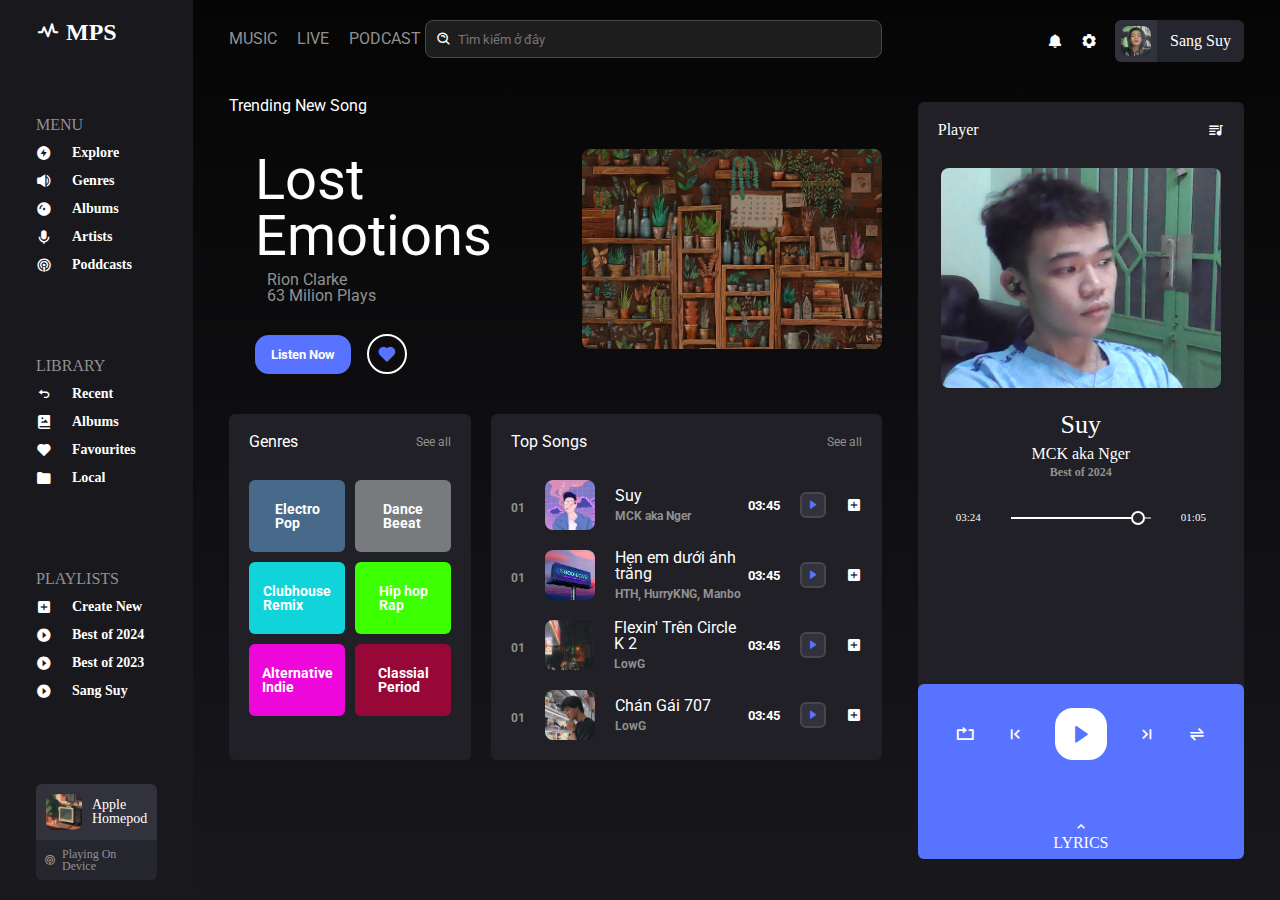
==== index.html @ 3f16b94b "create du an" ====
<!DOCTYPE html>
<html lang="en">
    <head>
        <meta charset="UTF-8" />
        <meta name="viewport" content="width=device-width, initial-scale=1.0" />
        <link
            href="https://unpkg.com/boxicons@2.1.4/css/boxicons.min.css"
            rel="stylesheet"
        />
        <link rel="stylesheet" href="./assets/css/reset.css" />
        <link rel="stylesheet" href="./assets/css/style.css" />
        <title>Music Platform</title>
    </head>
    <body>
        <div class="container">
            <aside class="sidebar">
                <div class="logo">
                    <i class="bx bx-pulse"></i>
                    <a href="#!">MPS</a>
                </div>

                <div class="menu">
                    <h5>Menu</h5>
                    <ul>
                        <li>
                            <i class="bx bxs-bolt-circle"></i>
                            <a href="#!">Explore</a>
                        </li>
                        <li>
                            <i class="bx bxs-volume-full"></i>
                            <a href="#!">Genres</a>
                        </li>
                        <li>
                            <i class="bx bxs-album"></i>
                            <a href="#!">Albums</a>
                        </li>
                        <li>
                            <i class="bx bxs-microphone"></i>
                            <a href="#!">Artists</a>
                        </li>
                        <li>
                            <i class="bx bx-podcast"></i>
                            <a href="#!">Poddcasts</a>
                        </li>
                    </ul>
                </div>

                <div class="menu">
                    <h5>Library</h5>
                    <ul>
                        <li>
                            <i class="bx bx-undo"></i>
                            <a href="#!">Recent</a>
                        </li>
                        <li>
                            <i class="bx bxs-photo-album"></i>
                            <a href="#!">Albums</a>
                        </li>
                        <li>
                            <i class="bx bxs-heart"></i>
                            <a href="#!">Favourites</a>
                        </li>
                        <li>
                            <i class="bx bxs-folder"></i>
                            <a href="#!">Local</a>
                        </li>
                    </ul>
                </div>

                <div class="menu">
                    <h5>Playlists</h5>
                    <ul>
                        <li>
                            <i class="bx bxs-plus-square"></i>
                            <a href="#!">Create New</a>
                        </li>
                        <li>
                            <i class="bx bxs-caret-right-circle"></i>
                            <a href="#!">Best of 2024</a>
                        </li>
                        <li>
                            <i class="bx bxs-caret-right-circle"></i>
                            <a href="#!">Best of 2023</a>
                        </li>
                        <li>
                            <i class="bx bxs-caret-right-circle"></i>
                            <a href="#!">Sang Suy</a>
                        </li>
                    </ul>
                </div>

                <div class="playing">
                    <div class="top">
                        <img src="./assets/images/current.jpg" />
                        <h4>Apple<br />Homepod</h4>
                    </div>
                    <div class="bottom">
                        <i class="bx bx-podcast"></i>
                        <p>Playing On Device</p>
                    </div>
                </div>
            </aside>

            <main>
                <header>
                    <div class="nav-links">
                        <a href="#!">Music</a>
                        <a href="#!">Live</a>
                        <a href="#!">Podcast</a>
                    </div>

                    <div class="search">
                        <i class="bx bx-search-alt"></i>
                        <input type="text" placeholder="Tìm kiếm ở đây" />
                    </div>
                </header>

                <div class="trending">
                    <div class="left">
                        <h5>Trending New Song</h5>
                        <div class="info">
                            <h2>Lost Emotions</h2>
                            <h4>Rion Clarke</h4>
                            <h5>63 Milion Plays</h5>
                            <div class="buttons">
                                <button>Listen Now</button>
                                <i class="bx bxs-heart"></i>
                            </div>
                        </div>
                    </div>

                    <img src="./assets/images/trend.jpg" alt="" />
                </div>

                <div class="playlist">
                    <div class="genres">
                        <div class="header">
                            <h5>Genres</h5>
                            <a href="#!">See all</a>
                        </div>

                        <div class="items">
                            <div class="item">
                                <p>Electro<br />Pop</p>
                            </div>
                            <div class="item">
                                <p>Dance<br />Beeat</p>
                            </div>
                            <div class="item">
                                <p>Clubhouse<br />Remix</p>
                            </div>
                            <div class="item">
                                <p>Hip hop<br />Rap</p>
                            </div>
                            <div class="item">
                                <p>Alternative<br />Indie</p>
                            </div>
                            <div class="item">
                                <p>Classial<br />Period</p>
                            </div>
                        </div>
                    </div>

                    <div class="music-list">
                        <div class="header">
                            <h5>Top Songs</h5>
                            <a href="#!">See all</a>
                        </div>

                        <div class="items">
                            <div class="item">
                                <div class="info">
                                    <p>01</p>
                                    <img src="./assets/images/song-2.png" />
                                    <div class="details">
                                        <h5>Suy</h5>
                                        <p>MCK aka Nger</p>
                                    </div>
                                </div>

                                <div class="actions">
                                    <p>03:45</p>
                                    <div class="icon">
                                        <i class="bx bxs-right-arrow"></i>
                                    </div>
                                    <i class="bx bxs-plus-square"></i>
                                </div>
                            </div>

                            <div class="item">
                                <div class="info">
                                    <p>01</p>
                                    <img src="./assets/images/song-1.png" />
                                    <div class="details">
                                        <h5>Hẹn em dưới ánh trăng</h5>
                                        <p>HTH, HurryKNG, Manbo</p>
                                    </div>
                                </div>

                                <div class="actions">
                                    <p>03:45</p>
                                    <div class="icon">
                                        <i class="bx bxs-right-arrow"></i>
                                    </div>
                                    <i class="bx bxs-plus-square"></i>
                                </div>
                            </div>

                            <div class="item">
                                <div class="info">
                                    <p>01</p>
                                    <img src="./assets/images/song-3.png" />
                                    <div class="details">
                                        <h5>Flexin' Trên Circle K 2</h5>
                                        <p>LowG</p>
                                    </div>
                                </div>

                                <div class="actions">
                                    <p>03:45</p>
                                    <div class="icon">
                                        <i class="bx bxs-right-arrow"></i>
                                    </div>
                                    <i class="bx bxs-plus-square"></i>
                                </div>
                            </div>

                            <div class="item">
                                <div class="info">
                                    <p>01</p>
                                    <img src="./assets/images/song-4.png" />
                                    <div class="details">
                                        <h5>Chán Gái 707</h5>
                                        <p>LowG</p>
                                    </div>
                                </div>

                                <div class="actions">
                                    <p>03:45</p>
                                    <div class="icon">
                                        <i class="bx bxs-right-arrow"></i>
                                    </div>
                                    <i class="bx bxs-plus-square"></i>
                                </div>
                            </div>
                        </div>
                    </div>
                </div>
            </main>

            <div class="right-section">
                <div class="profile">
                    <i class="bx bxs-bell"></i>
                    <i class="bx bxs-cog"></i>
                    <div class="user">
                        <div class="left">
                            <img src="./assets/images/profile.PNG" alt="" />
                        </div>
                        <div class="right">
                            <h5>Sang Suy</h5>
                        </div>
                    </div>
                </div>

                <div class="music-player">
                    <div class="top-section">
                        <div class="header">
                            <h5>Player</h5>
                            <i class="bx bxs-playlist"></i>
                        </div>
                        <div class="song-info">
                            <img src="./assets/images/player.png" alt="" />
                            <div class="description">
                                <h3>Suy</h3>
                                <h5>MCK aka Nger</h5>
                                <p>Best of 2024</p>
                            </div>
                            <div class="progress">
                                <p>03:24</p>
                                <div class="active-line"></div>
                                <div class="deactive-line"></div>
                                <p>01:05</p>
                            </div>
                        </div>
                    </div>

                    <div class="player-actions">
                        <div class="buttons">
                            <i class="bx bx-repeat"></i>
                            <i class="bx bx-first-page"></i>
                            <i class="bx bxs-right-arrow play-button"></i>
                            <i class="bx bx-last-page"></i>
                            <i class="bx bx-transfer-alt"></i>
                        </div>
                        <div class="lyrics">
                            <i class="bx bx-chevron-up"></i>
                            <h5>LYRICS</h5>
                        </div>
                    </div>
                </div>
            </div>
        </div>

        <script src="./assets/js/script.js"></script>
    </body>
</html>
---- assets/css/style.css ----
@import url("https://fonts.googleapis.com/css2?family=Roboto:ital,wght@0,100;0,300;0,400;0,500;0,700;0,900;1,100;1,300;1,400;1,500;1,700;1,900&display=swap");

/* common */

* {
    padding: 0;
    margin: 0;
    box-sizing: border-box;
    font-family: "Roboto", sans-serif;
}

a {
    text-decoration: none;
    color: #fff;
}

i {
    color: #fff;
    cursor: pointer;
}

img {
    object-fit: cover;
    object-position: center;
    border-radius: 8px;
}

html,
body {
    background: linear-gradient(#050505, #18181d);
    height: 100vh;
}

/* end common */

.container {
    width: 100%;
    display: grid;
    grid-template-columns: 1fr 4fr 2fr;
    background: linear-gradient(#050505, #18181d);
}

.container .sidebar {
    height: 100vh;
    background-color: #18181d;
    padding: 20px 36px;
    display: flex;
    flex-direction: column;
    justify-content: space-between;
    z-index: 10000;
    transition: all 0.6s ease;
}

.container .sidebar .logo {
    display: flex;
    align-items: center;
    gap: 6px;
    font-size: 24px;
}

.container .sidebar.logo > i {
    font-size: 32px;
    transition: all 0.3s ease;
}

.container .sidebar .logo a {
    font-weight: bold;
    transition: all 0.3s ease;
}

.container .sidebar .logo:hover a,
.container .sidebar .logo:hover i,
.container .sidebar .menu ul li:hover a,
.container .sidebar .menu ul li:hover i,
.container main header .nav-links a:hover {
    color: #5773ff;
}

.container .sidebar .menu h5 {
    color: #919191;
    margin-bottom: 12px;
    text-transform: uppercase;
}

.container .sidebar .menu ul {
    list-style: none;
}

.container .sidebar .menu ul li {
    margin-bottom: 12px;
    display: flex;
    align-items: center;
    gap: 20px;
    cursor: pointer;
}

.container .sidebar .menu ul li a {
    font-size: 14px;
    font-weight: bold;
    transition: all 0.3s ease;
}

.container .sidebar .playing .top {
    background-color: #32323d;
    border-radius: 6px 6px 0 0;
    padding: 10px;
    display: flex;
    align-items: center;
    gap: 10px;
    color: #fff;
    font-size: 14px;
}

.container .sidebar .playing .top img {
    width: 36px;
    height: 36px;
}

.container .sidebar .playing .bottom {
    background-color: #25252d;
    border-radius: 0 0 6px 6px;
    padding: 8px;
    display: flex;
    align-items: center;
    justify-content: center;
    gap: 6px;
    font-size: 12px;
}

.container .sidebar .playing .bottom i,
.container .sidebar .playing .bottom p {
    color: #919191;
}

.container main {
    padding: 20px 36px;
}

.container main header {
    display: flex;
    align-items: center;
    justify-content: space-between;
}

.container main header .nav-links {
    display: flex;
    align-items: center;
    gap: 20px;
}

.container main header .nav-links a {
    text-transform: uppercase;
    color: #919191;
    transition: all 0.3s ease;
}

.container main header .search {
    display: flex;
    align-items: center;
    gap: 6px;
    width: 70%;
    background-color: #1d1d1d;
    border: 1px solid #464748;
    padding: 10px;
    border-radius: 8px;
}

.container main header .search input {
    width: 100%;
    background-color: transparent;
    border: none;
    outline: none;
    color: #fff;
}

.container main .trending {
    margin-top: 40px;
    display: flex;
    align-items: center;
    justify-content: space-between;
    color: #fff;
}

.container main .trending .left .info {
    margin-top: 12px;
    padding: 26px;
}

.container main .trending .left .info h2 {
    font-size: 56px;
    margin-bottom: 8px;
}

.container main .trending .left .info h4,
.container main .trending .left .info h5 {
    margin-left: 12px;
    color: #919191;
}

.container main .trending .left .info .buttons {
    margin-top: 30px;
    display: flex;
    align-items: center;
    gap: 16px;
}

.container main .trending .left .info .buttons button {
    padding: 12px 16px;
    background-color: #5773ff;
    border: none;
    border-radius: 14px;
    color: #fff;
    font-weight: bold;
    cursor: pointer;
}

.container main .trending .left .info .buttons i {
    color: #5773ff;
    font-size: 20px;
    border: 2px solid #fff;
    padding: 8px;
    border-radius: 50%;
}

.container main .trending img {
    width: 300px;
    height: 200px;
}

.container main .playlist {
    margin-top: 14px;
    display: flex;
    gap: 20px;
}

.container main .playlist .genres {
    color: #fff;
    background-color: #202026;
    padding: 20px;
    border-radius: 6px;
    width: 40%;
}

.container main .playlist .genres .header,
.container main .playlist .music-list .header {
    display: flex;
    align-items: center;
    justify-content: space-between;
    margin-bottom: 30px;
}

.container main .playlist .genres .header a,
.container main .playlist .music-list .header a {
    color: #919191;
    font-size: 12px;
}

.container main .playlist .genres .items {
    display: grid;
    grid-template-columns: 1fr 1fr;
    gap: 10px;
}

.container main .playlist .genres .items .item {
    padding: 22px 10px;
    display: flex;
    align-items: center;
    justify-content: center;
    border-radius: 6px;
    cursor: pointer;
}

.container main .playlist .genres .items .item p {
    font-size: 14px;
    font-weight: bold;
}

.container main .playlist .genres .items .item:nth-child(1) {
    background-color: #476a8a;
}

.container main .playlist .genres .items .item:nth-child(2) {
    background-color: #787b7e;
}

.container main .playlist .genres .items .item:nth-child(3) {
    background-color: #11d3da;
}

.container main .playlist .genres .items .item:nth-child(4) {
    background-color: #3cff00;
}

.container main .playlist .genres .items .item:nth-child(5) {
    background-color: #ee07db;
}

.container main .playlist .genres .items .item:nth-child(6) {
    background-color: #970838;
}

.container main .playlist .music-list {
    background-color: #202026;
    padding: 20px;
    color: #fff;
    border-radius: 6px;
    width: 65%;
}

.container main .playlist .music-list .items .item {
    display: flex;
    align-items: center;
    justify-content: space-between;
    margin-bottom: 20px;
}

.container main .playlist .music-list .items .item:last-child {
    margin-bottom: 0;
}

.container main .playlist .music-list .items .item .info,
.container main .playlist .music-list .items .item .actions {
    display: flex;
    align-items: center;
    gap: 20px;
}

.container main .playlist .music-list .items .item .info p {
    color: #919191;
    font-size: 12px;
    font-weight: bold;
    margin-top: 6px;
}

.container main .playlist .music-list .items .item .info img {
    width: 50px;
    height: 50px;
}

.container main .playlist .music-list .items .item .actions p {
    font-size: 13px;
    font-weight: bold;
}

.container main .playlist .music-list .items .item .action i {
    color: #919191;
}

.container main .playlist .music-list .items .item .actions .icon {
    display: flex;
    align-items: center;
    justify-content: center;
    background-color: #32323d;
    padding: 6px;
    border: 2px solid #464748;
    border-radius: 6px;
}

.container main .playlist .music-list .items .item .actions .icon i {
    font-size: 10px;
    color: #5773ff;
}

.container .right-section {
    padding: 20px 36px 20px 0;
}

.container .right-section .profile {
    display: flex;
    align-items: center;
    justify-content: flex-end;
    gap: 18px;
    margin-bottom: 40px;
}

.container .right-section .profile .user {
    display: flex;
}

.container .right-section .profile .user .left {
    display: flex;
    align-items: center;
    background-color: #32323d;
    padding: 6px;
    border-radius: 6px 0 0 6px;
}

.container .right-section .profile .user .left img {
    width: 30px;
    height: 30px;
}

.container .right-section .profile .user .right {
    background-color: #25252d;
    border-radius: 0 6px 6px 0;
    padding: 13px;
    color: #fff;
}

.container .right-section .music-player {
    color: #fff;
    background-color: #202026;
    height: 88%;
    border-radius: 6px;
    display: flex;
    flex-direction: column;
}

.container .right-section .music-player .top-section {
    padding: 20px;
    height: 86%;
}

.container .right-section .music-player .header {
    display: flex;
    align-items: center;
    justify-content: space-between;
    margin-bottom: 30px;
}

.container .right-section .music-player .song-info {
    display: flex;
    flex-direction: column;
    align-items: center;
    gap: 24px;
    text-align: center;
}

.container .right-section .music-player .song-info .progress {
    display: flex;
    align-items: center;
    margin: 10px 0;
}

.container .right-section .music-player .song-info .progress p {
    font-size: 11px;
}

.container .right-section .music-player .song-info .progress .active-line {
    position: relative;
    width: 120px;
    height: 2px;
    background-color: #fff;
    margin-left: 30px;
}

.container .right-section .music-player .song-info .progress .deactive-line {
    width: 20px;
    height: 2px;
    background-color: #919191;
    margin-right: 30px;
}

.container
    .right-section
    .music-player
    .song-info
    .progress
    .active-line::before {
    content: "";
    background-color: #25252d;
    height: 10px;
    width: 10px;
    border: 2px solid #fff;
    position: absolute;
    top: -6px;
    left: 120px;
    border-radius: 50%;
}

.container .right-section .music-player .song-info img {
    width: 280px;
    height: 220px;
}

.container .right-section .music-player .description h3 {
    font-size: 26px;
    font-weight: 500;
    margin-bottom: 8px;
}

.container .right-section .music-player .description h5 {
    font-size: 16px;
    margin-bottom: 4px;
}

.container .right-section .music-player .description p {
    color: #919191;
    font-size: 12px;
    font-weight: bold;
}

.container .right-section .music-player .player-actions {
    background-color: #5773ff;
    height: 26%;
    border-radius: 6px;
    display: flex;
    flex-direction: column;
    align-items: center;
    position: relative;
}

.container .right-section .music-player .player-actions .buttons {
    display: flex;
    align-items: center;
    gap: 30px;
    margin-top: 24px;
}

.container .right-section .music-player .player-actions .buttons i {
    font-size: 20px;
}

.container .right-section .music-player .player-actions .play-button {
    padding: 16px;
    background-color: #fff;
    color: #5773ff;
    border-radius: 18px;
}

.container .right-section .music-player .player-actions .lyrics {
    display: flex;
    flex-direction: column;
    align-items: center;
    position: absolute;
    bottom: 8px;
}
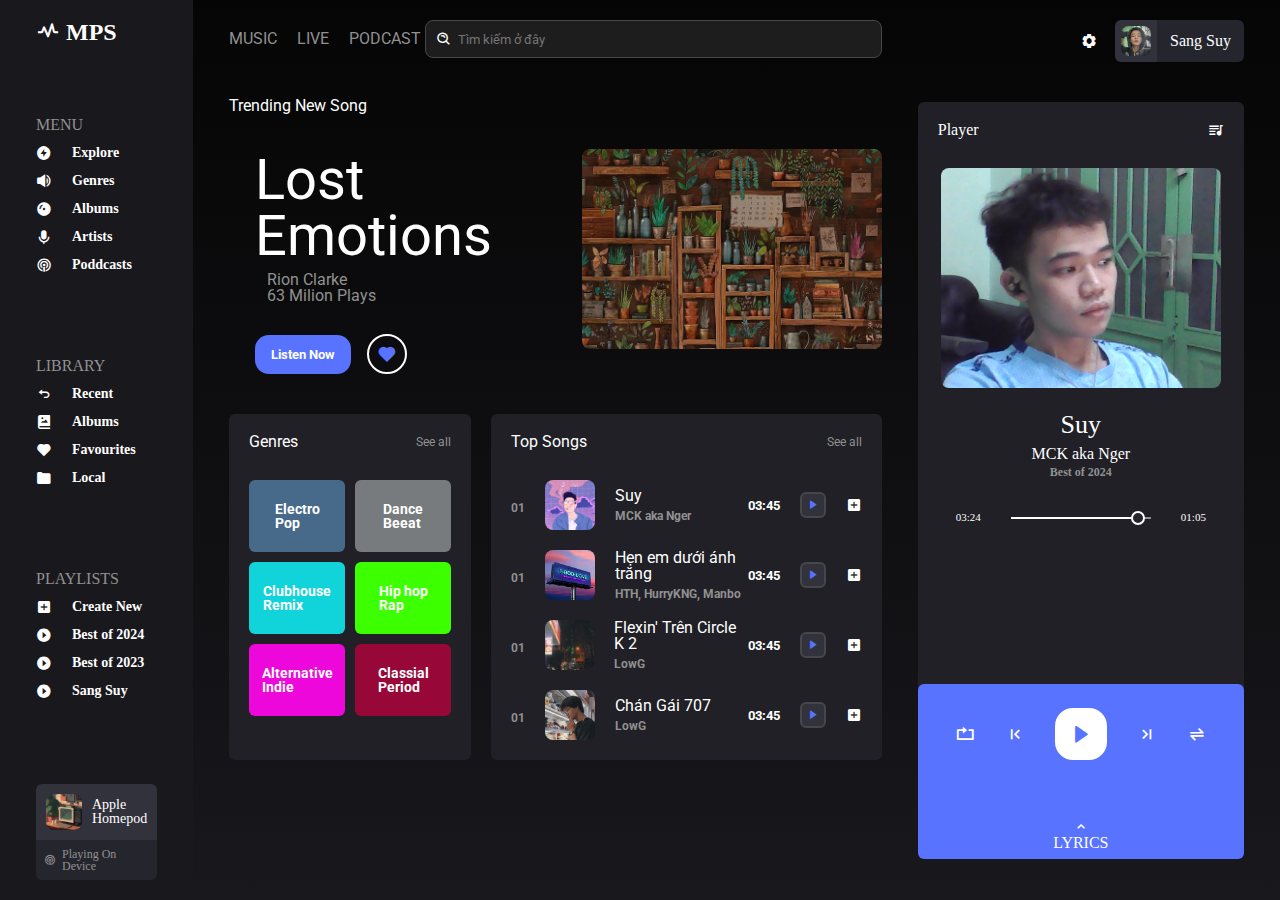
==== commit 92e3ef9d: "xoa chuong" ====
--- a/index.html
+++ b/index.html
@@ -1,306 +1,305 @@
 <!DOCTYPE html>
 <html lang="en">
-    <head>
-        <meta charset="UTF-8" />
-        <meta name="viewport" content="width=device-width, initial-scale=1.0" />
-        <link
-            href="https://unpkg.com/boxicons@2.1.4/css/boxicons.min.css"
-            rel="stylesheet"
-        />
-        <link rel="stylesheet" href="./assets/css/reset.css" />
-        <link rel="stylesheet" href="./assets/css/style.css" />
-        <title>Music Platform</title>
-    </head>
-    <body>
-        <div class="container">
-            <aside class="sidebar">
-                <div class="logo">
-                    <i class="bx bx-pulse"></i>
-                    <a href="#!">MPS</a>
-                </div>
-
-                <div class="menu">
-                    <h5>Menu</h5>
-                    <ul>
-                        <li>
-                            <i class="bx bxs-bolt-circle"></i>
-                            <a href="#!">Explore</a>
-                        </li>
-                        <li>
-                            <i class="bx bxs-volume-full"></i>
-                            <a href="#!">Genres</a>
-                        </li>
-                        <li>
-                            <i class="bx bxs-album"></i>
-                            <a href="#!">Albums</a>
-                        </li>
-                        <li>
-                            <i class="bx bxs-microphone"></i>
-                            <a href="#!">Artists</a>
-                        </li>
-                        <li>
-                            <i class="bx bx-podcast"></i>
-                            <a href="#!">Poddcasts</a>
-                        </li>
-                    </ul>
-                </div>
-
-                <div class="menu">
-                    <h5>Library</h5>
-                    <ul>
-                        <li>
-                            <i class="bx bx-undo"></i>
-                            <a href="#!">Recent</a>
-                        </li>
-                        <li>
-                            <i class="bx bxs-photo-album"></i>
-                            <a href="#!">Albums</a>
-                        </li>
-                        <li>
-                            <i class="bx bxs-heart"></i>
-                            <a href="#!">Favourites</a>
-                        </li>
-                        <li>
-                            <i class="bx bxs-folder"></i>
-                            <a href="#!">Local</a>
-                        </li>
-                    </ul>
-                </div>
-
-                <div class="menu">
-                    <h5>Playlists</h5>
-                    <ul>
-                        <li>
-                            <i class="bx bxs-plus-square"></i>
-                            <a href="#!">Create New</a>
-                        </li>
-                        <li>
-                            <i class="bx bxs-caret-right-circle"></i>
-                            <a href="#!">Best of 2024</a>
-                        </li>
-                        <li>
-                            <i class="bx bxs-caret-right-circle"></i>
-                            <a href="#!">Best of 2023</a>
-                        </li>
-                        <li>
-                            <i class="bx bxs-caret-right-circle"></i>
-                            <a href="#!">Sang Suy</a>
-                        </li>
-                    </ul>
-                </div>
-
-                <div class="playing">
-                    <div class="top">
-                        <img src="./assets/images/current.jpg" />
-                        <h4>Apple<br />Homepod</h4>
-                    </div>
-                    <div class="bottom">
-                        <i class="bx bx-podcast"></i>
-                        <p>Playing On Device</p>
-                    </div>
-                </div>
-            </aside>
-
-            <main>
-                <header>
-                    <div class="nav-links">
-                        <a href="#!">Music</a>
-                        <a href="#!">Live</a>
-                        <a href="#!">Podcast</a>
-                    </div>
-
-                    <div class="search">
-                        <i class="bx bx-search-alt"></i>
-                        <input type="text" placeholder="Tìm kiếm ở đây" />
-                    </div>
-                </header>
-
-                <div class="trending">
-                    <div class="left">
-                        <h5>Trending New Song</h5>
-                        <div class="info">
-                            <h2>Lost Emotions</h2>
-                            <h4>Rion Clarke</h4>
-                            <h5>63 Milion Plays</h5>
-                            <div class="buttons">
-                                <button>Listen Now</button>
-                                <i class="bx bxs-heart"></i>
-                            </div>
-                        </div>
-                    </div>
-
-                    <img src="./assets/images/trend.jpg" alt="" />
-                </div>
-
-                <div class="playlist">
-                    <div class="genres">
-                        <div class="header">
-                            <h5>Genres</h5>
-                            <a href="#!">See all</a>
-                        </div>
-
-                        <div class="items">
-                            <div class="item">
-                                <p>Electro<br />Pop</p>
-                            </div>
-                            <div class="item">
-                                <p>Dance<br />Beeat</p>
-                            </div>
-                            <div class="item">
-                                <p>Clubhouse<br />Remix</p>
-                            </div>
-                            <div class="item">
-                                <p>Hip hop<br />Rap</p>
-                            </div>
-                            <div class="item">
-                                <p>Alternative<br />Indie</p>
-                            </div>
-                            <div class="item">
-                                <p>Classial<br />Period</p>
-                            </div>
-                        </div>
-                    </div>
-
-                    <div class="music-list">
-                        <div class="header">
-                            <h5>Top Songs</h5>
-                            <a href="#!">See all</a>
-                        </div>
-
-                        <div class="items">
-                            <div class="item">
-                                <div class="info">
-                                    <p>01</p>
-                                    <img src="./assets/images/song-2.png" />
-                                    <div class="details">
-                                        <h5>Suy</h5>
-                                        <p>MCK aka Nger</p>
-                                    </div>
-                                </div>
-
-                                <div class="actions">
-                                    <p>03:45</p>
-                                    <div class="icon">
-                                        <i class="bx bxs-right-arrow"></i>
-                                    </div>
-                                    <i class="bx bxs-plus-square"></i>
-                                </div>
-                            </div>
-
-                            <div class="item">
-                                <div class="info">
-                                    <p>01</p>
-                                    <img src="./assets/images/song-1.png" />
-                                    <div class="details">
-                                        <h5>Hẹn em dưới ánh trăng</h5>
-                                        <p>HTH, HurryKNG, Manbo</p>
-                                    </div>
-                                </div>
-
-                                <div class="actions">
-                                    <p>03:45</p>
-                                    <div class="icon">
-                                        <i class="bx bxs-right-arrow"></i>
-                                    </div>
-                                    <i class="bx bxs-plus-square"></i>
-                                </div>
-                            </div>
-
-                            <div class="item">
-                                <div class="info">
-                                    <p>01</p>
-                                    <img src="./assets/images/song-3.png" />
-                                    <div class="details">
-                                        <h5>Flexin' Trên Circle K 2</h5>
-                                        <p>LowG</p>
-                                    </div>
-                                </div>
-
-                                <div class="actions">
-                                    <p>03:45</p>
-                                    <div class="icon">
-                                        <i class="bx bxs-right-arrow"></i>
-                                    </div>
-                                    <i class="bx bxs-plus-square"></i>
-                                </div>
-                            </div>
-
-                            <div class="item">
-                                <div class="info">
-                                    <p>01</p>
-                                    <img src="./assets/images/song-4.png" />
-                                    <div class="details">
-                                        <h5>Chán Gái 707</h5>
-                                        <p>LowG</p>
-                                    </div>
-                                </div>
-
-                                <div class="actions">
-                                    <p>03:45</p>
-                                    <div class="icon">
-                                        <i class="bx bxs-right-arrow"></i>
-                                    </div>
-                                    <i class="bx bxs-plus-square"></i>
-                                </div>
-                            </div>
-                        </div>
-                    </div>
-                </div>
-            </main>
-
-            <div class="right-section">
-                <div class="profile">
-                    <i class="bx bxs-bell"></i>
-                    <i class="bx bxs-cog"></i>
-                    <div class="user">
-                        <div class="left">
-                            <img src="./assets/images/profile.PNG" alt="" />
-                        </div>
-                        <div class="right">
-                            <h5>Sang Suy</h5>
-                        </div>
-                    </div>
-                </div>
-
-                <div class="music-player">
-                    <div class="top-section">
-                        <div class="header">
-                            <h5>Player</h5>
-                            <i class="bx bxs-playlist"></i>
-                        </div>
-                        <div class="song-info">
-                            <img src="./assets/images/player.png" alt="" />
-                            <div class="description">
-                                <h3>Suy</h3>
-                                <h5>MCK aka Nger</h5>
-                                <p>Best of 2024</p>
-                            </div>
-                            <div class="progress">
-                                <p>03:24</p>
-                                <div class="active-line"></div>
-                                <div class="deactive-line"></div>
-                                <p>01:05</p>
-                            </div>
-                        </div>
-                    </div>
-
-                    <div class="player-actions">
-                        <div class="buttons">
-                            <i class="bx bx-repeat"></i>
-                            <i class="bx bx-first-page"></i>
-                            <i class="bx bxs-right-arrow play-button"></i>
-                            <i class="bx bx-last-page"></i>
-                            <i class="bx bx-transfer-alt"></i>
-                        </div>
-                        <div class="lyrics">
-                            <i class="bx bx-chevron-up"></i>
-                            <h5>LYRICS</h5>
-                        </div>
-                    </div>
-                </div>
-            </div>
-        </div>
-
-        <script src="./assets/js/script.js"></script>
-    </body>
+  <head>
+    <meta charset="UTF-8" />
+    <meta name="viewport" content="width=device-width, initial-scale=1.0" />
+    <link
+      href="https://unpkg.com/boxicons@2.1.4/css/boxicons.min.css"
+      rel="stylesheet"
+    />
+    <link rel="stylesheet" href="./assets/css/reset.css" />
+    <link rel="stylesheet" href="./assets/css/style.css" />
+    <title>Music Platform</title>
+  </head>
+  <body>
+    <div class="container">
+      <aside class="sidebar">
+        <div class="logo">
+          <i class="bx bx-pulse"></i>
+          <a href="#!">MPS</a>
+        </div>
+
+        <div class="menu">
+          <h5>Menu</h5>
+          <ul>
+            <li>
+              <i class="bx bxs-bolt-circle"></i>
+              <a href="#!">Explore</a>
+            </li>
+            <li>
+              <i class="bx bxs-volume-full"></i>
+              <a href="#!">Genres</a>
+            </li>
+            <li>
+              <i class="bx bxs-album"></i>
+              <a href="#!">Albums</a>
+            </li>
+            <li>
+              <i class="bx bxs-microphone"></i>
+              <a href="#!">Artists</a>
+            </li>
+            <li>
+              <i class="bx bx-podcast"></i>
+              <a href="#!">Poddcasts</a>
+            </li>
+          </ul>
+        </div>
+
+        <div class="menu">
+          <h5>Library</h5>
+          <ul>
+            <li>
+              <i class="bx bx-undo"></i>
+              <a href="#!">Recent</a>
+            </li>
+            <li>
+              <i class="bx bxs-photo-album"></i>
+              <a href="#!">Albums</a>
+            </li>
+            <li>
+              <i class="bx bxs-heart"></i>
+              <a href="#!">Favourites</a>
+            </li>
+            <li>
+              <i class="bx bxs-folder"></i>
+              <a href="#!">Local</a>
+            </li>
+          </ul>
+        </div>
+
+        <div class="menu">
+          <h5>Playlists</h5>
+          <ul>
+            <li>
+              <i class="bx bxs-plus-square"></i>
+              <a href="#!">Create New</a>
+            </li>
+            <li>
+              <i class="bx bxs-caret-right-circle"></i>
+              <a href="#!">Best of 2024</a>
+            </li>
+            <li>
+              <i class="bx bxs-caret-right-circle"></i>
+              <a href="#!">Best of 2023</a>
+            </li>
+            <li>
+              <i class="bx bxs-caret-right-circle"></i>
+              <a href="#!">Sang Suy</a>
+            </li>
+          </ul>
+        </div>
+
+        <div class="playing">
+          <div class="top">
+            <img src="./assets/images/current.jpg" />
+            <h4>Apple<br />Homepod</h4>
+          </div>
+          <div class="bottom">
+            <i class="bx bx-podcast"></i>
+            <p>Playing On Device</p>
+          </div>
+        </div>
+      </aside>
+
+      <main>
+        <header>
+          <div class="nav-links">
+            <a href="#!">Music</a>
+            <a href="#!">Live</a>
+            <a href="#!">Podcast</a>
+          </div>
+
+          <div class="search">
+            <i class="bx bx-search-alt"></i>
+            <input type="text" placeholder="Tìm kiếm ở đây" />
+          </div>
+        </header>
+
+        <div class="trending">
+          <div class="left">
+            <h5>Trending New Song</h5>
+            <div class="info">
+              <h2>Lost Emotions</h2>
+              <h4>Rion Clarke</h4>
+              <h5>63 Milion Plays</h5>
+              <div class="buttons">
+                <button>Listen Now</button>
+                <i class="bx bxs-heart"></i>
+              </div>
+            </div>
+          </div>
+
+          <img src="./assets/images/trend.jpg" alt="" />
+        </div>
+
+        <div class="playlist">
+          <div class="genres">
+            <div class="header">
+              <h5>Genres</h5>
+              <a href="#!">See all</a>
+            </div>
+
+            <div class="items">
+              <div class="item">
+                <p>Electro<br />Pop</p>
+              </div>
+              <div class="item">
+                <p>Dance<br />Beeat</p>
+              </div>
+              <div class="item">
+                <p>Clubhouse<br />Remix</p>
+              </div>
+              <div class="item">
+                <p>Hip hop<br />Rap</p>
+              </div>
+              <div class="item">
+                <p>Alternative<br />Indie</p>
+              </div>
+              <div class="item">
+                <p>Classial<br />Period</p>
+              </div>
+            </div>
+          </div>
+
+          <div class="music-list">
+            <div class="header">
+              <h5>Top Songs</h5>
+              <a href="#!">See all</a>
+            </div>
+
+            <div class="items">
+              <div class="item">
+                <div class="info">
+                  <p>01</p>
+                  <img src="./assets/images/song-2.png" />
+                  <div class="details">
+                    <h5>Suy</h5>
+                    <p>MCK aka Nger</p>
+                  </div>
+                </div>
+
+                <div class="actions">
+                  <p>03:45</p>
+                  <div class="icon">
+                    <i class="bx bxs-right-arrow"></i>
+                  </div>
+                  <i class="bx bxs-plus-square"></i>
+                </div>
+              </div>
+
+              <div class="item">
+                <div class="info">
+                  <p>01</p>
+                  <img src="./assets/images/song-1.png" />
+                  <div class="details">
+                    <h5>Hẹn em dưới ánh trăng</h5>
+                    <p>HTH, HurryKNG, Manbo</p>
+                  </div>
+                </div>
+
+                <div class="actions">
+                  <p>03:45</p>
+                  <div class="icon">
+                    <i class="bx bxs-right-arrow"></i>
+                  </div>
+                  <i class="bx bxs-plus-square"></i>
+                </div>
+              </div>
+
+              <div class="item">
+                <div class="info">
+                  <p>01</p>
+                  <img src="./assets/images/song-3.png" />
+                  <div class="details">
+                    <h5>Flexin' Trên Circle K 2</h5>
+                    <p>LowG</p>
+                  </div>
+                </div>
+
+                <div class="actions">
+                  <p>03:45</p>
+                  <div class="icon">
+                    <i class="bx bxs-right-arrow"></i>
+                  </div>
+                  <i class="bx bxs-plus-square"></i>
+                </div>
+              </div>
+
+              <div class="item">
+                <div class="info">
+                  <p>01</p>
+                  <img src="./assets/images/song-4.png" />
+                  <div class="details">
+                    <h5>Chán Gái 707</h5>
+                    <p>LowG</p>
+                  </div>
+                </div>
+
+                <div class="actions">
+                  <p>03:45</p>
+                  <div class="icon">
+                    <i class="bx bxs-right-arrow"></i>
+                  </div>
+                  <i class="bx bxs-plus-square"></i>
+                </div>
+              </div>
+            </div>
+          </div>
+        </div>
+      </main>
+
+      <div class="right-section">
+        <div class="profile">
+          <i class="bx bxs-cog"></i>
+          <div class="user">
+            <div class="left">
+              <img src="./assets/images/profile.PNG" alt="" />
+            </div>
+            <div class="right">
+              <h5>Sang Suy</h5>
+            </div>
+          </div>
+        </div>
+
+        <div class="music-player">
+          <div class="top-section">
+            <div class="header">
+              <h5>Player</h5>
+              <i class="bx bxs-playlist"></i>
+            </div>
+            <div class="song-info">
+              <img src="./assets/images/player.png" alt="" />
+              <div class="description">
+                <h3>Suy</h3>
+                <h5>MCK aka Nger</h5>
+                <p>Best of 2024</p>
+              </div>
+              <div class="progress">
+                <p>03:24</p>
+                <div class="active-line"></div>
+                <div class="deactive-line"></div>
+                <p>01:05</p>
+              </div>
+            </div>
+          </div>
+
+          <div class="player-actions">
+            <div class="buttons">
+              <i class="bx bx-repeat"></i>
+              <i class="bx bx-first-page"></i>
+              <i class="bx bxs-right-arrow play-button"></i>
+              <i class="bx bx-last-page"></i>
+              <i class="bx bx-transfer-alt"></i>
+            </div>
+            <div class="lyrics">
+              <i class="bx bx-chevron-up"></i>
+              <h5>LYRICS</h5>
+            </div>
+          </div>
+        </div>
+      </div>
+    </div>
+
+    <script src="./assets/js/script.js"></script>
+  </body>
 </html>
--- a/assets/css/style.css
+++ b/assets/css/style.css
@@ -3,69 +3,69 @@
 /* common */
 
 * {
-    padding: 0;
-    margin: 0;
-    box-sizing: border-box;
-    font-family: "Roboto", sans-serif;
+  padding: 0;
+  margin: 0;
+  box-sizing: border-box;
+  font-family: "Roboto", sans-serif;
 }
 
 a {
-    text-decoration: none;
-    color: #fff;
+  text-decoration: none;
+  color: #fff;
 }
 
 i {
-    color: #fff;
-    cursor: pointer;
+  color: #fff;
+  cursor: pointer;
 }
 
 img {
-    object-fit: cover;
-    object-position: center;
-    border-radius: 8px;
+  object-fit: cover;
+  object-position: center;
+  border-radius: 8px;
 }
 
 html,
 body {
-    background: linear-gradient(#050505, #18181d);
-    height: 100vh;
+  background: linear-gradient(#050505, #18181d);
+  height: 100vh;
 }
 
 /* end common */
 
 .container {
-    width: 100%;
-    display: grid;
-    grid-template-columns: 1fr 4fr 2fr;
-    background: linear-gradient(#050505, #18181d);
+  width: 100%;
+  display: grid;
+  grid-template-columns: 1fr 4fr 2fr;
+  background: linear-gradient(#050505, #18181d);
 }
 
 .container .sidebar {
-    height: 100vh;
-    background-color: #18181d;
-    padding: 20px 36px;
-    display: flex;
-    flex-direction: column;
-    justify-content: space-between;
-    z-index: 10000;
-    transition: all 0.6s ease;
+  height: 100vh;
+  background-color: #18181d;
+  padding: 20px 36px;
+  display: flex;
+  flex-direction: column;
+  justify-content: space-between;
+  z-index: 10000;
+  transition: all 0.6s ease;
 }
 
 .container .sidebar .logo {
-    display: flex;
-    align-items: center;
-    gap: 6px;
-    font-size: 24px;
+  display: flex;
+  align-items: center;
+  gap: 6px;
+  font-size: 24px;
 }
 
 .container .sidebar.logo > i {
-    font-size: 32px;
-    transition: all 0.3s ease;
+  font-size: 32px;
+  transition: all 0.3s ease;
 }
 
 .container .sidebar .logo a {
-    font-weight: bold;
-    transition: all 0.3s ease;
+  font-weight: bold;
+  transition: all 0.3s ease;
 }
 
 .container .sidebar .logo:hover a,
@@ -73,455 +73,455 @@
 .container .sidebar .menu ul li:hover a,
 .container .sidebar .menu ul li:hover i,
 .container main header .nav-links a:hover {
-    color: #5773ff;
+  color: #5773ff;
 }
 
 .container .sidebar .menu h5 {
-    color: #919191;
-    margin-bottom: 12px;
-    text-transform: uppercase;
+  color: #919191;
+  margin-bottom: 12px;
+  text-transform: uppercase;
 }
 
 .container .sidebar .menu ul {
-    list-style: none;
+  list-style: none;
 }
 
 .container .sidebar .menu ul li {
-    margin-bottom: 12px;
-    display: flex;
-    align-items: center;
-    gap: 20px;
-    cursor: pointer;
+  margin-bottom: 12px;
+  display: flex;
+  align-items: center;
+  gap: 20px;
+  cursor: pointer;
 }
 
 .container .sidebar .menu ul li a {
-    font-size: 14px;
-    font-weight: bold;
-    transition: all 0.3s ease;
+  font-size: 14px;
+  font-weight: bold;
+  transition: all 0.3s ease;
 }
 
 .container .sidebar .playing .top {
-    background-color: #32323d;
-    border-radius: 6px 6px 0 0;
-    padding: 10px;
-    display: flex;
-    align-items: center;
-    gap: 10px;
-    color: #fff;
-    font-size: 14px;
+  background-color: #32323d;
+  border-radius: 6px 6px 0 0;
+  padding: 10px;
+  display: flex;
+  align-items: center;
+  gap: 10px;
+  color: #fff;
+  font-size: 14px;
 }
 
 .container .sidebar .playing .top img {
-    width: 36px;
-    height: 36px;
+  width: 36px;
+  height: 36px;
 }
 
 .container .sidebar .playing .bottom {
-    background-color: #25252d;
-    border-radius: 0 0 6px 6px;
-    padding: 8px;
-    display: flex;
-    align-items: center;
-    justify-content: center;
-    gap: 6px;
-    font-size: 12px;
+  background-color: #25252d;
+  border-radius: 0 0 6px 6px;
+  padding: 8px;
+  display: flex;
+  align-items: center;
+  justify-content: center;
+  gap: 6px;
+  font-size: 12px;
 }
 
 .container .sidebar .playing .bottom i,
 .container .sidebar .playing .bottom p {
-    color: #919191;
+  color: #919191;
 }
 
 .container main {
-    padding: 20px 36px;
+  padding: 20px 36px;
 }
 
 .container main header {
-    display: flex;
-    align-items: center;
-    justify-content: space-between;
+  display: flex;
+  align-items: center;
+  justify-content: space-between;
 }
 
 .container main header .nav-links {
-    display: flex;
-    align-items: center;
-    gap: 20px;
+  display: flex;
+  align-items: center;
+  gap: 20px;
 }
 
 .container main header .nav-links a {
-    text-transform: uppercase;
-    color: #919191;
-    transition: all 0.3s ease;
+  text-transform: uppercase;
+  color: #919191;
+  transition: all 0.3s ease;
 }
 
 .container main header .search {
-    display: flex;
-    align-items: center;
-    gap: 6px;
-    width: 70%;
-    background-color: #1d1d1d;
-    border: 1px solid #464748;
-    padding: 10px;
-    border-radius: 8px;
+  display: flex;
+  align-items: center;
+  gap: 6px;
+  width: 70%;
+  background-color: #1d1d1d;
+  border: 1px solid #464748;
+  padding: 10px;
+  border-radius: 8px;
 }
 
 .container main header .search input {
-    width: 100%;
-    background-color: transparent;
-    border: none;
-    outline: none;
-    color: #fff;
+  width: 100%;
+  background-color: transparent;
+  border: none;
+  outline: none;
+  color: #fff;
 }
 
 .container main .trending {
-    margin-top: 40px;
-    display: flex;
-    align-items: center;
-    justify-content: space-between;
-    color: #fff;
+  margin-top: 40px;
+  display: flex;
+  align-items: center;
+  justify-content: space-between;
+  color: #fff;
 }
 
 .container main .trending .left .info {
-    margin-top: 12px;
-    padding: 26px;
+  margin-top: 12px;
+  padding: 26px;
 }
 
 .container main .trending .left .info h2 {
-    font-size: 56px;
-    margin-bottom: 8px;
+  font-size: 56px;
+  margin-bottom: 8px;
 }
 
 .container main .trending .left .info h4,
 .container main .trending .left .info h5 {
-    margin-left: 12px;
-    color: #919191;
+  margin-left: 12px;
+  color: #919191;
 }
 
 .container main .trending .left .info .buttons {
-    margin-top: 30px;
-    display: flex;
-    align-items: center;
-    gap: 16px;
+  margin-top: 30px;
+  display: flex;
+  align-items: center;
+  gap: 16px;
 }
 
 .container main .trending .left .info .buttons button {
-    padding: 12px 16px;
-    background-color: #5773ff;
-    border: none;
-    border-radius: 14px;
-    color: #fff;
-    font-weight: bold;
-    cursor: pointer;
+  padding: 12px 16px;
+  background-color: #5773ff;
+  border: none;
+  border-radius: 14px;
+  color: #fff;
+  font-weight: bold;
+  cursor: pointer;
 }
 
 .container main .trending .left .info .buttons i {
-    color: #5773ff;
-    font-size: 20px;
-    border: 2px solid #fff;
-    padding: 8px;
-    border-radius: 50%;
+  color: #5773ff;
+  font-size: 20px;
+  border: 2px solid #fff;
+  padding: 8px;
+  border-radius: 50%;
 }
 
 .container main .trending img {
-    width: 300px;
-    height: 200px;
+  width: 300px;
+  height: 200px;
 }
 
 .container main .playlist {
-    margin-top: 14px;
-    display: flex;
-    gap: 20px;
+  margin-top: 14px;
+  display: flex;
+  gap: 20px;
 }
 
 .container main .playlist .genres {
-    color: #fff;
-    background-color: #202026;
-    padding: 20px;
-    border-radius: 6px;
-    width: 40%;
+  color: #fff;
+  background-color: #202026;
+  padding: 20px;
+  border-radius: 6px;
+  width: 40%;
 }
 
 .container main .playlist .genres .header,
 .container main .playlist .music-list .header {
-    display: flex;
-    align-items: center;
-    justify-content: space-between;
-    margin-bottom: 30px;
+  display: flex;
+  align-items: center;
+  justify-content: space-between;
+  margin-bottom: 30px;
 }
 
 .container main .playlist .genres .header a,
 .container main .playlist .music-list .header a {
-    color: #919191;
-    font-size: 12px;
+  color: #919191;
+  font-size: 12px;
 }
 
 .container main .playlist .genres .items {
-    display: grid;
-    grid-template-columns: 1fr 1fr;
-    gap: 10px;
+  display: grid;
+  grid-template-columns: 1fr 1fr;
+  gap: 10px;
 }
 
 .container main .playlist .genres .items .item {
-    padding: 22px 10px;
-    display: flex;
-    align-items: center;
-    justify-content: center;
-    border-radius: 6px;
-    cursor: pointer;
+  padding: 22px 10px;
+  display: flex;
+  align-items: center;
+  justify-content: center;
+  border-radius: 6px;
+  cursor: pointer;
 }
 
 .container main .playlist .genres .items .item p {
-    font-size: 14px;
-    font-weight: bold;
+  font-size: 14px;
+  font-weight: bold;
 }
 
 .container main .playlist .genres .items .item:nth-child(1) {
-    background-color: #476a8a;
+  background-color: #476a8a;
 }
 
 .container main .playlist .genres .items .item:nth-child(2) {
-    background-color: #787b7e;
+  background-color: #787b7e;
 }
 
 .container main .playlist .genres .items .item:nth-child(3) {
-    background-color: #11d3da;
+  background-color: #11d3da;
 }
 
 .container main .playlist .genres .items .item:nth-child(4) {
-    background-color: #3cff00;
+  background-color: #3cff00;
 }
 
 .container main .playlist .genres .items .item:nth-child(5) {
-    background-color: #ee07db;
+  background-color: #ee07db;
 }
 
 .container main .playlist .genres .items .item:nth-child(6) {
-    background-color: #970838;
+  background-color: #970838;
 }
 
 .container main .playlist .music-list {
-    background-color: #202026;
-    padding: 20px;
-    color: #fff;
-    border-radius: 6px;
-    width: 65%;
+  background-color: #202026;
+  padding: 20px;
+  color: #fff;
+  border-radius: 6px;
+  width: 65%;
 }
 
 .container main .playlist .music-list .items .item {
-    display: flex;
-    align-items: center;
-    justify-content: space-between;
-    margin-bottom: 20px;
+  display: flex;
+  align-items: center;
+  justify-content: space-between;
+  margin-bottom: 20px;
 }
 
 .container main .playlist .music-list .items .item:last-child {
-    margin-bottom: 0;
+  margin-bottom: 0;
 }
 
 .container main .playlist .music-list .items .item .info,
 .container main .playlist .music-list .items .item .actions {
-    display: flex;
-    align-items: center;
-    gap: 20px;
+  display: flex;
+  align-items: center;
+  gap: 20px;
 }
 
 .container main .playlist .music-list .items .item .info p {
-    color: #919191;
-    font-size: 12px;
-    font-weight: bold;
-    margin-top: 6px;
+  color: #919191;
+  font-size: 12px;
+  font-weight: bold;
+  margin-top: 6px;
 }
 
 .container main .playlist .music-list .items .item .info img {
-    width: 50px;
-    height: 50px;
+  width: 50px;
+  height: 50px;
 }
 
 .container main .playlist .music-list .items .item .actions p {
-    font-size: 13px;
-    font-weight: bold;
+  font-size: 13px;
+  font-weight: bold;
 }
 
 .container main .playlist .music-list .items .item .action i {
-    color: #919191;
+  color: #919191;
 }
 
 .container main .playlist .music-list .items .item .actions .icon {
-    display: flex;
-    align-items: center;
-    justify-content: center;
-    background-color: #32323d;
-    padding: 6px;
-    border: 2px solid #464748;
-    border-radius: 6px;
+  display: flex;
+  align-items: center;
+  justify-content: center;
+  background-color: #32323d;
+  padding: 6px;
+  border: 2px solid #464748;
+  border-radius: 6px;
 }
 
 .container main .playlist .music-list .items .item .actions .icon i {
-    font-size: 10px;
-    color: #5773ff;
+  font-size: 10px;
+  color: #5773ff;
 }
 
 .container .right-section {
-    padding: 20px 36px 20px 0;
+  padding: 20px 36px 20px 0;
 }
 
 .container .right-section .profile {
-    display: flex;
-    align-items: center;
-    justify-content: flex-end;
-    gap: 18px;
-    margin-bottom: 40px;
+  display: flex;
+  align-items: center;
+  justify-content: flex-end;
+  gap: 18px;
+  margin-bottom: 40px;
 }
 
 .container .right-section .profile .user {
-    display: flex;
+  display: flex;
 }
 
 .container .right-section .profile .user .left {
-    display: flex;
-    align-items: center;
-    background-color: #32323d;
-    padding: 6px;
-    border-radius: 6px 0 0 6px;
+  display: flex;
+  align-items: center;
+  background-color: #32323d;
+  padding: 6px;
+  border-radius: 6px 0 0 6px;
 }
 
 .container .right-section .profile .user .left img {
-    width: 30px;
-    height: 30px;
+  width: 30px;
+  height: 30px;
 }
 
 .container .right-section .profile .user .right {
-    background-color: #25252d;
-    border-radius: 0 6px 6px 0;
-    padding: 13px;
-    color: #fff;
+  background-color: #25252d;
+  border-radius: 0 6px 6px 0;
+  padding: 13px;
+  color: #fff;
 }
 
 .container .right-section .music-player {
-    color: #fff;
-    background-color: #202026;
-    height: 88%;
-    border-radius: 6px;
-    display: flex;
-    flex-direction: column;
+  color: #fff;
+  background-color: #202026;
+  height: 88%;
+  border-radius: 6px;
+  display: flex;
+  flex-direction: column;
 }
 
 .container .right-section .music-player .top-section {
-    padding: 20px;
-    height: 86%;
+  padding: 20px;
+  height: 86%;
 }
 
 .container .right-section .music-player .header {
-    display: flex;
-    align-items: center;
-    justify-content: space-between;
-    margin-bottom: 30px;
+  display: flex;
+  align-items: center;
+  justify-content: space-between;
+  margin-bottom: 30px;
 }
 
 .container .right-section .music-player .song-info {
-    display: flex;
-    flex-direction: column;
-    align-items: center;
-    gap: 24px;
-    text-align: center;
+  display: flex;
+  flex-direction: column;
+  align-items: center;
+  gap: 24px;
+  text-align: center;
 }
 
 .container .right-section .music-player .song-info .progress {
-    display: flex;
-    align-items: center;
-    margin: 10px 0;
+  display: flex;
+  align-items: center;
+  margin: 10px 0;
 }
 
 .container .right-section .music-player .song-info .progress p {
-    font-size: 11px;
+  font-size: 11px;
 }
 
 .container .right-section .music-player .song-info .progress .active-line {
-    position: relative;
-    width: 120px;
-    height: 2px;
-    background-color: #fff;
-    margin-left: 30px;
+  position: relative;
+  width: 120px;
+  height: 2px;
+  background-color: #fff;
+  margin-left: 30px;
 }
 
 .container .right-section .music-player .song-info .progress .deactive-line {
-    width: 20px;
-    height: 2px;
-    background-color: #919191;
-    margin-right: 30px;
+  width: 20px;
+  height: 2px;
+  background-color: #919191;
+  margin-right: 30px;
 }
 
 .container
-    .right-section
-    .music-player
-    .song-info
-    .progress
-    .active-line::before {
-    content: "";
-    background-color: #25252d;
-    height: 10px;
-    width: 10px;
-    border: 2px solid #fff;
-    position: absolute;
-    top: -6px;
-    left: 120px;
-    border-radius: 50%;
+  .right-section
+  .music-player
+  .song-info
+  .progress
+  .active-line::before {
+  content: "";
+  background-color: #25252d;
+  height: 10px;
+  width: 10px;
+  border: 2px solid #fff;
+  position: absolute;
+  top: -6px;
+  left: 120px;
+  border-radius: 50%;
 }
 
 .container .right-section .music-player .song-info img {
-    width: 280px;
-    height: 220px;
+  width: 280px;
+  height: 220px;
 }
 
 .container .right-section .music-player .description h3 {
-    font-size: 26px;
-    font-weight: 500;
-    margin-bottom: 8px;
+  font-size: 26px;
+  font-weight: 500;
+  margin-bottom: 8px;
 }
 
 .container .right-section .music-player .description h5 {
-    font-size: 16px;
-    margin-bottom: 4px;
+  font-size: 16px;
+  margin-bottom: 4px;
 }
 
 .container .right-section .music-player .description p {
-    color: #919191;
-    font-size: 12px;
-    font-weight: bold;
+  color: #919191;
+  font-size: 12px;
+  font-weight: bold;
 }
 
 .container .right-section .music-player .player-actions {
-    background-color: #5773ff;
-    height: 26%;
-    border-radius: 6px;
-    display: flex;
-    flex-direction: column;
-    align-items: center;
-    position: relative;
+  background-color: #5773ff;
+  height: 26%;
+  border-radius: 6px;
+  display: flex;
+  flex-direction: column;
+  align-items: center;
+  position: relative;
 }
 
 .container .right-section .music-player .player-actions .buttons {
-    display: flex;
-    align-items: center;
-    gap: 30px;
-    margin-top: 24px;
+  display: flex;
+  align-items: center;
+  gap: 30px;
+  margin-top: 24px;
 }
 
 .container .right-section .music-player .player-actions .buttons i {
-    font-size: 20px;
+  font-size: 20px;
 }
 
 .container .right-section .music-player .player-actions .play-button {
-    padding: 16px;
-    background-color: #fff;
-    color: #5773ff;
-    border-radius: 18px;
+  padding: 16px;
+  background-color: #fff;
+  color: #5773ff;
+  border-radius: 18px;
 }
 
 .container .right-section .music-player .player-actions .lyrics {
-    display: flex;
-    flex-direction: column;
-    align-items: center;
-    position: absolute;
-    bottom: 8px;
-}
+  display: flex;
+  flex-direction: column;
+  align-items: center;
+  position: absolute;
+  bottom: 8px;
+}
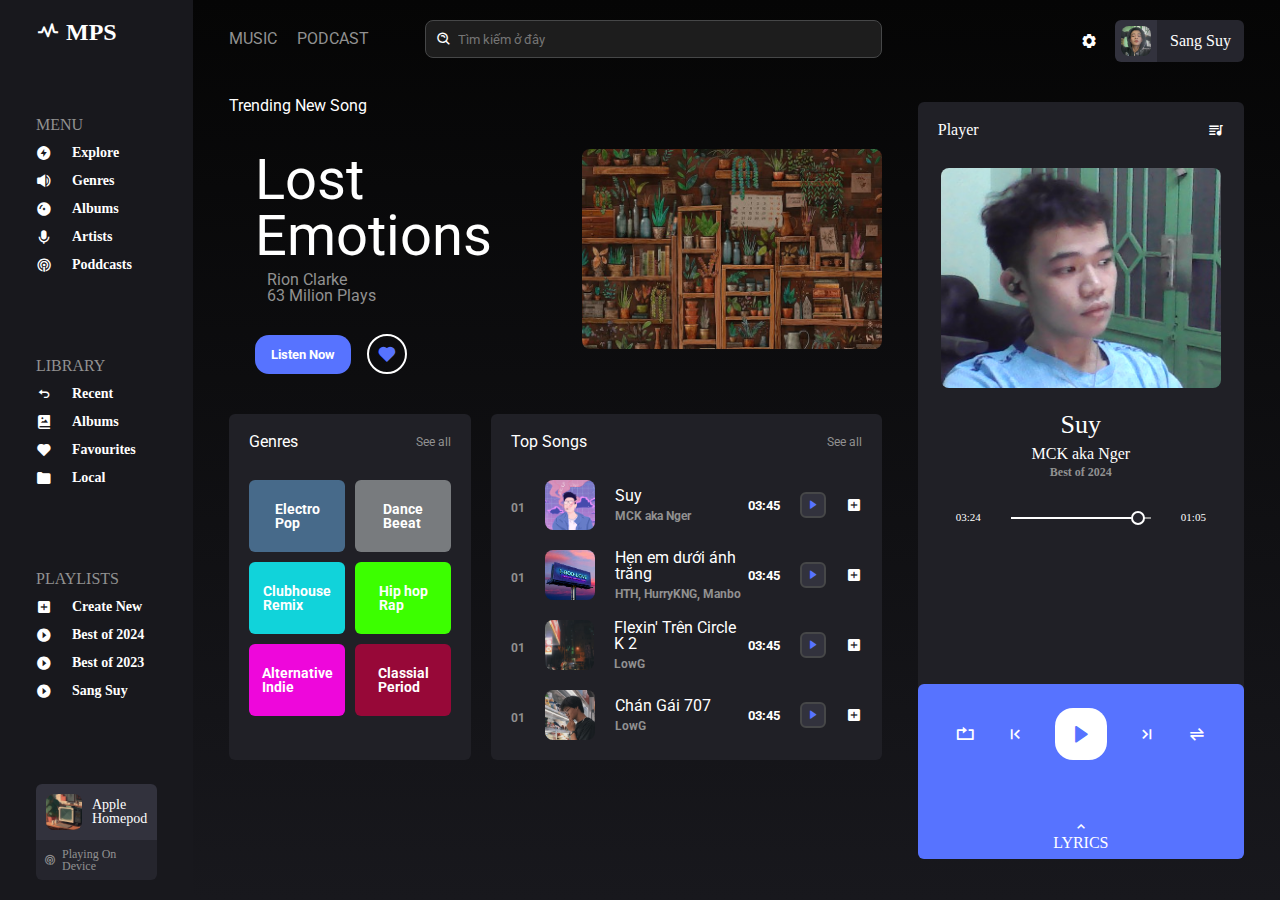
==== commit 54de8a7e: "xoa live" ====
--- a/index.html
+++ b/index.html
@@ -105,7 +105,6 @@
         <header>
           <div class="nav-links">
             <a href="#!">Music</a>
-            <a href="#!">Live</a>
             <a href="#!">Podcast</a>
           </div>
 
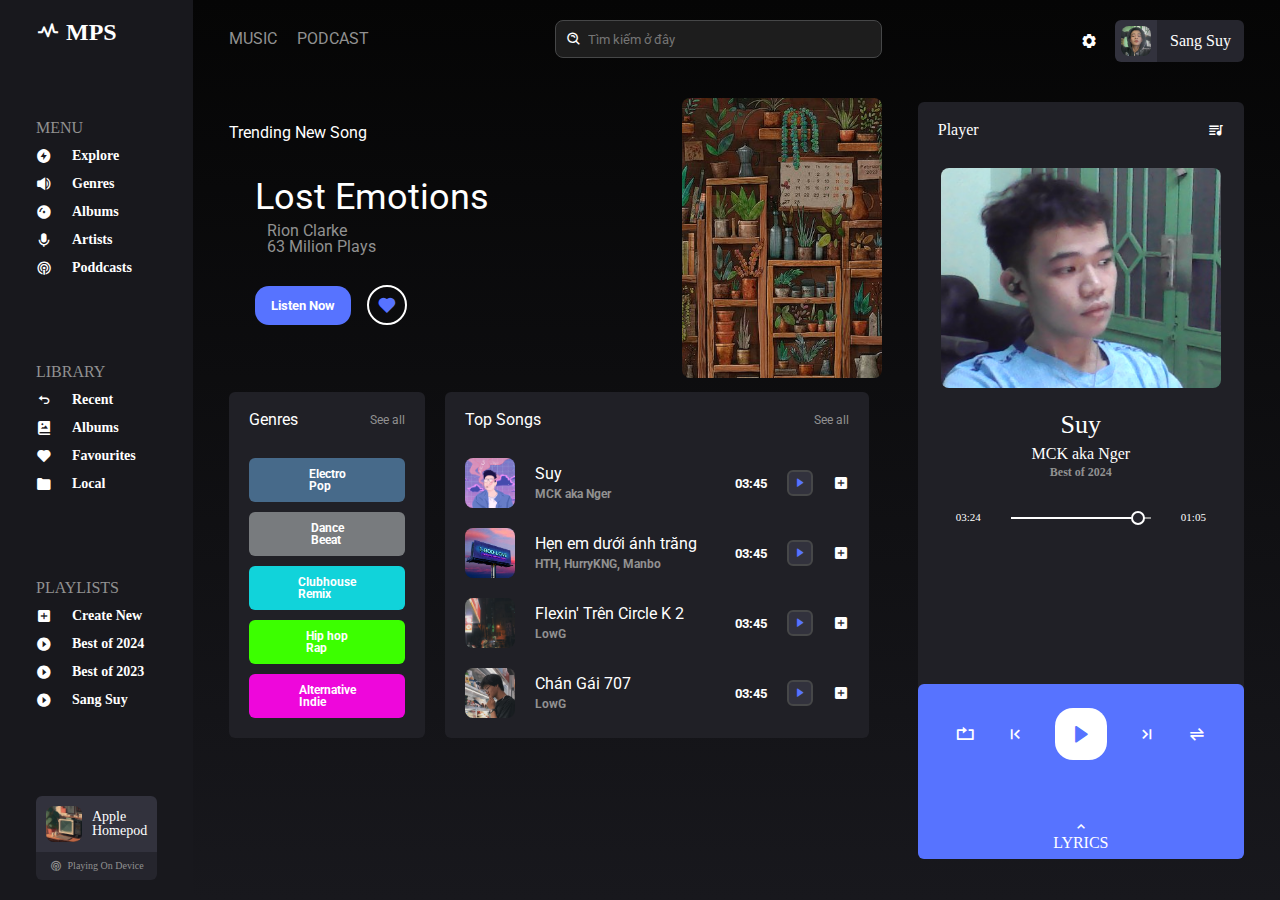
==== commit 36ac9fdc: "reponsive" ====
--- a/index.html
+++ b/index.html
@@ -1,304 +1,311 @@
 <!DOCTYPE html>
 <html lang="en">
-  <head>
-    <meta charset="UTF-8" />
-    <meta name="viewport" content="width=device-width, initial-scale=1.0" />
-    <link
-      href="https://unpkg.com/boxicons@2.1.4/css/boxicons.min.css"
-      rel="stylesheet"
-    />
-    <link rel="stylesheet" href="./assets/css/reset.css" />
-    <link rel="stylesheet" href="./assets/css/style.css" />
-    <title>Music Platform</title>
-  </head>
-  <body>
-    <div class="container">
-      <aside class="sidebar">
-        <div class="logo">
-          <i class="bx bx-pulse"></i>
-          <a href="#!">MPS</a>
+    <head>
+        <meta charset="UTF-8" />
+        <meta name="viewport" content="width=device-width, initial-scale=1.0" />
+        <link
+            href="https://unpkg.com/boxicons@2.1.4/css/boxicons.min.css"
+            rel="stylesheet"
+        />
+        <link rel="stylesheet" href="./assets/css/reset.css" />
+        <link rel="stylesheet" href="./assets/css/style.css" />
+        <link rel="stylesheet" href="./assets/css/reponsive.css" />
+        <title>Music Platform</title>
+    </head>
+    <body>
+        <div class="container">
+            <aside class="sidebar">
+                <div class="logo">
+                    <button class="menu-btn" id="menu-close">
+                        <i class="bx bx-log-out-circle"></i>
+                    </button>
+                    <i class="bx bx-pulse"></i>
+                    <a href="#!">MPS</a>
+                </div>
+
+                <div class="menu">
+                    <h5>Menu</h5>
+                    <ul>
+                        <li>
+                            <i class="bx bxs-bolt-circle"></i>
+                            <a href="#!">Explore</a>
+                        </li>
+                        <li>
+                            <i class="bx bxs-volume-full"></i>
+                            <a href="#!">Genres</a>
+                        </li>
+                        <li>
+                            <i class="bx bxs-album"></i>
+                            <a href="#!">Albums</a>
+                        </li>
+                        <li>
+                            <i class="bx bxs-microphone"></i>
+                            <a href="#!">Artists</a>
+                        </li>
+                        <li>
+                            <i class="bx bx-podcast"></i>
+                            <a href="#!">Poddcasts</a>
+                        </li>
+                    </ul>
+                </div>
+
+                <div class="menu">
+                    <h5>Library</h5>
+                    <ul>
+                        <li>
+                            <i class="bx bx-undo"></i>
+                            <a href="#!">Recent</a>
+                        </li>
+                        <li>
+                            <i class="bx bxs-photo-album"></i>
+                            <a href="#!">Albums</a>
+                        </li>
+                        <li>
+                            <i class="bx bxs-heart"></i>
+                            <a href="#!">Favourites</a>
+                        </li>
+                        <li>
+                            <i class="bx bxs-folder"></i>
+                            <a href="#!">Local</a>
+                        </li>
+                    </ul>
+                </div>
+
+                <div class="menu">
+                    <h5>Playlists</h5>
+                    <ul>
+                        <li>
+                            <i class="bx bxs-plus-square"></i>
+                            <a href="#!">Create New</a>
+                        </li>
+                        <li>
+                            <i class="bx bxs-caret-right-circle"></i>
+                            <a href="#!">Best of 2024</a>
+                        </li>
+                        <li>
+                            <i class="bx bxs-caret-right-circle"></i>
+                            <a href="#!">Best of 2023</a>
+                        </li>
+                        <li>
+                            <i class="bx bxs-caret-right-circle"></i>
+                            <a href="#!">Sang Suy</a>
+                        </li>
+                    </ul>
+                </div>
+
+                <div class="playing">
+                    <div class="top">
+                        <img src="./assets/images/current.jpg" />
+                        <h4>Apple<br />Homepod</h4>
+                    </div>
+                    <div class="bottom">
+                        <i class="bx bx-podcast"></i>
+                        <p>Playing On Device</p>
+                    </div>
+                </div>
+            </aside>
+
+            <main>
+                <header>
+                    <div class="nav-links">
+                        <button class="menu-btn" id="menu-open">
+                            <i class="bx bx-menu-alt-left"></i>
+                        </button>
+                        <a href="#!">Music</a>
+                        <a href="#!">Podcast</a>
+                    </div>
+
+                    <div class="search">
+                        <i class="bx bx-search-alt"></i>
+                        <input type="text" placeholder="Tìm kiếm ở đây" />
+                    </div>
+                </header>
+
+                <div class="trending">
+                    <div class="left">
+                        <h5>Trending New Song</h5>
+                        <div class="info">
+                            <h2>Lost Emotions</h2>
+                            <h4>Rion Clarke</h4>
+                            <h5>63 Milion Plays</h5>
+                            <div class="buttons">
+                                <button>Listen Now</button>
+                                <i class="bx bxs-heart"></i>
+                            </div>
+                        </div>
+                    </div>
+
+                    <img src="./assets/images/trend.jpg" alt="" />
+                </div>
+
+                <div class="playlist">
+                    <div class="genres">
+                        <div class="header">
+                            <h5>Genres</h5>
+                            <a href="#!">See all</a>
+                        </div>
+
+                        <div class="items">
+                            <div class="item">
+                                <p>Electro<br />Pop</p>
+                            </div>
+                            <div class="item">
+                                <p>Dance<br />Beeat</p>
+                            </div>
+                            <div class="item">
+                                <p>Clubhouse<br />Remix</p>
+                            </div>
+                            <div class="item">
+                                <p>Hip hop<br />Rap</p>
+                            </div>
+                            <div class="item">
+                                <p>Alternative<br />Indie</p>
+                            </div>
+                            <div class="item">
+                                <p>Classial<br />Period</p>
+                            </div>
+                        </div>
+                    </div>
+
+                    <div class="music-list">
+                        <div class="header">
+                            <h5>Top Songs</h5>
+                            <a href="#!">See all</a>
+                        </div>
+
+                        <div class="items">
+                            <div class="item">
+                                <div class="info">
+                                    <p>01</p>
+                                    <img src="./assets/images/song-2.png" />
+                                    <div class="details">
+                                        <h5>Suy</h5>
+                                        <p>MCK aka Nger</p>
+                                    </div>
+                                </div>
+
+                                <div class="actions">
+                                    <p>03:45</p>
+                                    <div class="icon">
+                                        <i class="bx bxs-right-arrow"></i>
+                                    </div>
+                                    <i class="bx bxs-plus-square"></i>
+                                </div>
+                            </div>
+
+                            <div class="item">
+                                <div class="info">
+                                    <p>01</p>
+                                    <img src="./assets/images/song-1.png" />
+                                    <div class="details">
+                                        <h5>Hẹn em dưới ánh trăng</h5>
+                                        <p>HTH, HurryKNG, Manbo</p>
+                                    </div>
+                                </div>
+
+                                <div class="actions">
+                                    <p>03:45</p>
+                                    <div class="icon">
+                                        <i class="bx bxs-right-arrow"></i>
+                                    </div>
+                                    <i class="bx bxs-plus-square"></i>
+                                </div>
+                            </div>
+
+                            <div class="item">
+                                <div class="info">
+                                    <p>01</p>
+                                    <img src="./assets/images/song-3.png" />
+                                    <div class="details">
+                                        <h5>Flexin' Trên Circle K 2</h5>
+                                        <p>LowG</p>
+                                    </div>
+                                </div>
+
+                                <div class="actions">
+                                    <p>03:45</p>
+                                    <div class="icon">
+                                        <i class="bx bxs-right-arrow"></i>
+                                    </div>
+                                    <i class="bx bxs-plus-square"></i>
+                                </div>
+                            </div>
+
+                            <div class="item">
+                                <div class="info">
+                                    <p>01</p>
+                                    <img src="./assets/images/song-4.png" />
+                                    <div class="details">
+                                        <h5>Chán Gái 707</h5>
+                                        <p>LowG</p>
+                                    </div>
+                                </div>
+
+                                <div class="actions">
+                                    <p>03:45</p>
+                                    <div class="icon">
+                                        <i class="bx bxs-right-arrow"></i>
+                                    </div>
+                                    <i class="bx bxs-plus-square"></i>
+                                </div>
+                            </div>
+                        </div>
+                    </div>
+                </div>
+            </main>
+
+            <div class="right-section">
+                <div class="profile">
+                    <i class="bx bxs-cog"></i>
+                    <div class="user">
+                        <div class="left">
+                            <img src="./assets/images/profile.PNG" alt="" />
+                        </div>
+                        <div class="right">
+                            <h5>Sang Suy</h5>
+                        </div>
+                    </div>
+                </div>
+
+                <div class="music-player">
+                    <div class="top-section">
+                        <div class="header">
+                            <h5>Player</h5>
+                            <i class="bx bxs-playlist"></i>
+                        </div>
+                        <div class="song-info">
+                            <img src="./assets/images/player.png" alt="" />
+                            <div class="description">
+                                <h3>Suy</h3>
+                                <h5>MCK aka Nger</h5>
+                                <p>Best of 2024</p>
+                            </div>
+                            <div class="progress">
+                                <p>03:24</p>
+                                <div class="active-line"></div>
+                                <div class="deactive-line"></div>
+                                <p>01:05</p>
+                            </div>
+                        </div>
+                    </div>
+
+                    <div class="player-actions">
+                        <div class="buttons">
+                            <i class="bx bx-repeat"></i>
+                            <i class="bx bx-first-page"></i>
+                            <i class="bx bxs-right-arrow play-button"></i>
+                            <i class="bx bx-last-page"></i>
+                            <i class="bx bx-transfer-alt"></i>
+                        </div>
+                        <div class="lyrics">
+                            <i class="bx bx-chevron-up"></i>
+                            <h5>LYRICS</h5>
+                        </div>
+                    </div>
+                </div>
+            </div>
         </div>
 
-        <div class="menu">
-          <h5>Menu</h5>
-          <ul>
-            <li>
-              <i class="bx bxs-bolt-circle"></i>
-              <a href="#!">Explore</a>
-            </li>
-            <li>
-              <i class="bx bxs-volume-full"></i>
-              <a href="#!">Genres</a>
-            </li>
-            <li>
-              <i class="bx bxs-album"></i>
-              <a href="#!">Albums</a>
-            </li>
-            <li>
-              <i class="bx bxs-microphone"></i>
-              <a href="#!">Artists</a>
-            </li>
-            <li>
-              <i class="bx bx-podcast"></i>
-              <a href="#!">Poddcasts</a>
-            </li>
-          </ul>
-        </div>
-
-        <div class="menu">
-          <h5>Library</h5>
-          <ul>
-            <li>
-              <i class="bx bx-undo"></i>
-              <a href="#!">Recent</a>
-            </li>
-            <li>
-              <i class="bx bxs-photo-album"></i>
-              <a href="#!">Albums</a>
-            </li>
-            <li>
-              <i class="bx bxs-heart"></i>
-              <a href="#!">Favourites</a>
-            </li>
-            <li>
-              <i class="bx bxs-folder"></i>
-              <a href="#!">Local</a>
-            </li>
-          </ul>
-        </div>
-
-        <div class="menu">
-          <h5>Playlists</h5>
-          <ul>
-            <li>
-              <i class="bx bxs-plus-square"></i>
-              <a href="#!">Create New</a>
-            </li>
-            <li>
-              <i class="bx bxs-caret-right-circle"></i>
-              <a href="#!">Best of 2024</a>
-            </li>
-            <li>
-              <i class="bx bxs-caret-right-circle"></i>
-              <a href="#!">Best of 2023</a>
-            </li>
-            <li>
-              <i class="bx bxs-caret-right-circle"></i>
-              <a href="#!">Sang Suy</a>
-            </li>
-          </ul>
-        </div>
-
-        <div class="playing">
-          <div class="top">
-            <img src="./assets/images/current.jpg" />
-            <h4>Apple<br />Homepod</h4>
-          </div>
-          <div class="bottom">
-            <i class="bx bx-podcast"></i>
-            <p>Playing On Device</p>
-          </div>
-        </div>
-      </aside>
-
-      <main>
-        <header>
-          <div class="nav-links">
-            <a href="#!">Music</a>
-            <a href="#!">Podcast</a>
-          </div>
-
-          <div class="search">
-            <i class="bx bx-search-alt"></i>
-            <input type="text" placeholder="Tìm kiếm ở đây" />
-          </div>
-        </header>
-
-        <div class="trending">
-          <div class="left">
-            <h5>Trending New Song</h5>
-            <div class="info">
-              <h2>Lost Emotions</h2>
-              <h4>Rion Clarke</h4>
-              <h5>63 Milion Plays</h5>
-              <div class="buttons">
-                <button>Listen Now</button>
-                <i class="bx bxs-heart"></i>
-              </div>
-            </div>
-          </div>
-
-          <img src="./assets/images/trend.jpg" alt="" />
-        </div>
-
-        <div class="playlist">
-          <div class="genres">
-            <div class="header">
-              <h5>Genres</h5>
-              <a href="#!">See all</a>
-            </div>
-
-            <div class="items">
-              <div class="item">
-                <p>Electro<br />Pop</p>
-              </div>
-              <div class="item">
-                <p>Dance<br />Beeat</p>
-              </div>
-              <div class="item">
-                <p>Clubhouse<br />Remix</p>
-              </div>
-              <div class="item">
-                <p>Hip hop<br />Rap</p>
-              </div>
-              <div class="item">
-                <p>Alternative<br />Indie</p>
-              </div>
-              <div class="item">
-                <p>Classial<br />Period</p>
-              </div>
-            </div>
-          </div>
-
-          <div class="music-list">
-            <div class="header">
-              <h5>Top Songs</h5>
-              <a href="#!">See all</a>
-            </div>
-
-            <div class="items">
-              <div class="item">
-                <div class="info">
-                  <p>01</p>
-                  <img src="./assets/images/song-2.png" />
-                  <div class="details">
-                    <h5>Suy</h5>
-                    <p>MCK aka Nger</p>
-                  </div>
-                </div>
-
-                <div class="actions">
-                  <p>03:45</p>
-                  <div class="icon">
-                    <i class="bx bxs-right-arrow"></i>
-                  </div>
-                  <i class="bx bxs-plus-square"></i>
-                </div>
-              </div>
-
-              <div class="item">
-                <div class="info">
-                  <p>01</p>
-                  <img src="./assets/images/song-1.png" />
-                  <div class="details">
-                    <h5>Hẹn em dưới ánh trăng</h5>
-                    <p>HTH, HurryKNG, Manbo</p>
-                  </div>
-                </div>
-
-                <div class="actions">
-                  <p>03:45</p>
-                  <div class="icon">
-                    <i class="bx bxs-right-arrow"></i>
-                  </div>
-                  <i class="bx bxs-plus-square"></i>
-                </div>
-              </div>
-
-              <div class="item">
-                <div class="info">
-                  <p>01</p>
-                  <img src="./assets/images/song-3.png" />
-                  <div class="details">
-                    <h5>Flexin' Trên Circle K 2</h5>
-                    <p>LowG</p>
-                  </div>
-                </div>
-
-                <div class="actions">
-                  <p>03:45</p>
-                  <div class="icon">
-                    <i class="bx bxs-right-arrow"></i>
-                  </div>
-                  <i class="bx bxs-plus-square"></i>
-                </div>
-              </div>
-
-              <div class="item">
-                <div class="info">
-                  <p>01</p>
-                  <img src="./assets/images/song-4.png" />
-                  <div class="details">
-                    <h5>Chán Gái 707</h5>
-                    <p>LowG</p>
-                  </div>
-                </div>
-
-                <div class="actions">
-                  <p>03:45</p>
-                  <div class="icon">
-                    <i class="bx bxs-right-arrow"></i>
-                  </div>
-                  <i class="bx bxs-plus-square"></i>
-                </div>
-              </div>
-            </div>
-          </div>
-        </div>
-      </main>
-
-      <div class="right-section">
-        <div class="profile">
-          <i class="bx bxs-cog"></i>
-          <div class="user">
-            <div class="left">
-              <img src="./assets/images/profile.PNG" alt="" />
-            </div>
-            <div class="right">
-              <h5>Sang Suy</h5>
-            </div>
-          </div>
-        </div>
-
-        <div class="music-player">
-          <div class="top-section">
-            <div class="header">
-              <h5>Player</h5>
-              <i class="bx bxs-playlist"></i>
-            </div>
-            <div class="song-info">
-              <img src="./assets/images/player.png" alt="" />
-              <div class="description">
-                <h3>Suy</h3>
-                <h5>MCK aka Nger</h5>
-                <p>Best of 2024</p>
-              </div>
-              <div class="progress">
-                <p>03:24</p>
-                <div class="active-line"></div>
-                <div class="deactive-line"></div>
-                <p>01:05</p>
-              </div>
-            </div>
-          </div>
-
-          <div class="player-actions">
-            <div class="buttons">
-              <i class="bx bx-repeat"></i>
-              <i class="bx bx-first-page"></i>
-              <i class="bx bxs-right-arrow play-button"></i>
-              <i class="bx bx-last-page"></i>
-              <i class="bx bx-transfer-alt"></i>
-            </div>
-            <div class="lyrics">
-              <i class="bx bx-chevron-up"></i>
-              <h5>LYRICS</h5>
-            </div>
-          </div>
-        </div>
-      </div>
-    </div>
-
-    <script src="./assets/js/script.js"></script>
-  </body>
+        <script src="./assets/js/script.js"></script>
+    </body>
 </html>
--- a/assets/css/style.css
+++ b/assets/css/style.css
@@ -3,525 +3,551 @@
 /* common */
 
 * {
-  padding: 0;
-  margin: 0;
-  box-sizing: border-box;
-  font-family: "Roboto", sans-serif;
+    padding: 0;
+    margin: 0;
+    box-sizing: border-box;
+    font-family: "Roboto", sans-serif;
 }
 
 a {
-  text-decoration: none;
-  color: #fff;
+    text-decoration: none;
+    color: #fff;
 }
 
 i {
-  color: #fff;
-  cursor: pointer;
+    color: #fff;
+    cursor: pointer;
 }
 
 img {
-  object-fit: cover;
-  object-position: center;
-  border-radius: 8px;
+    object-fit: cover;
+    object-position: center;
+    border-radius: 8px;
 }
 
 html,
 body {
-  background: linear-gradient(#050505, #18181d);
-  height: 100vh;
+    background: linear-gradient(#050505, #18181d);
+    height: 100vh;
 }
 
 /* end common */
 
 .container {
-  width: 100%;
-  display: grid;
-  grid-template-columns: 1fr 4fr 2fr;
-  background: linear-gradient(#050505, #18181d);
+    width: 100%;
+    display: grid;
+    grid-template-columns: 1fr 4fr 2fr;
+    background: linear-gradient(#050505, #18181d);
 }
 
 .container .sidebar {
-  height: 100vh;
-  background-color: #18181d;
-  padding: 20px 36px;
-  display: flex;
-  flex-direction: column;
-  justify-content: space-between;
-  z-index: 10000;
-  transition: all 0.6s ease;
+    height: 100vh;
+    background-color: #18181d;
+    padding: 20px 36px;
+    display: flex;
+    flex-direction: column;
+    justify-content: space-between;
+    z-index: 10000;
+    transition: all 0.6s ease;
 }
 
 .container .sidebar .logo {
-  display: flex;
-  align-items: center;
-  gap: 6px;
-  font-size: 24px;
+    display: flex;
+    align-items: center;
+    gap: 6px;
+    font-size: 24px;
 }
 
 .container .sidebar.logo > i {
-  font-size: 32px;
-  transition: all 0.3s ease;
+    font-size: 32px;
+    transition: all 0.3s ease;
 }
 
 .container .sidebar .logo a {
-  font-weight: bold;
-  transition: all 0.3s ease;
+    font-weight: bold;
+    transition: all 0.3s ease;
 }
 
 .container .sidebar .logo:hover a,
-.container .sidebar .logo:hover i,
+.container .sidebar .logo:hover > i,
 .container .sidebar .menu ul li:hover a,
 .container .sidebar .menu ul li:hover i,
 .container main header .nav-links a:hover {
-  color: #5773ff;
+    color: #5773ff;
 }
 
 .container .sidebar .menu h5 {
-  color: #919191;
-  margin-bottom: 12px;
-  text-transform: uppercase;
+    color: #919191;
+    margin-bottom: 12px;
+    text-transform: uppercase;
 }
 
 .container .sidebar .menu ul {
-  list-style: none;
+    list-style: none;
 }
 
 .container .sidebar .menu ul li {
-  margin-bottom: 12px;
-  display: flex;
-  align-items: center;
-  gap: 20px;
-  cursor: pointer;
+    margin-bottom: 12px;
+    display: flex;
+    align-items: center;
+    gap: 20px;
+    cursor: pointer;
 }
 
 .container .sidebar .menu ul li a {
-  font-size: 14px;
-  font-weight: bold;
-  transition: all 0.3s ease;
+    font-size: 14px;
+    font-weight: bold;
+    transition: all 0.3s ease;
 }
 
 .container .sidebar .playing .top {
-  background-color: #32323d;
-  border-radius: 6px 6px 0 0;
-  padding: 10px;
-  display: flex;
-  align-items: center;
-  gap: 10px;
-  color: #fff;
-  font-size: 14px;
+    background-color: #32323d;
+    border-radius: 6px 6px 0 0;
+    padding: 10px;
+    display: flex;
+    align-items: center;
+    gap: 10px;
+    color: #fff;
+    font-size: 14px;
 }
 
 .container .sidebar .playing .top img {
-  width: 36px;
-  height: 36px;
+    width: 36px;
+    height: 36px;
 }
 
 .container .sidebar .playing .bottom {
-  background-color: #25252d;
-  border-radius: 0 0 6px 6px;
-  padding: 8px;
-  display: flex;
-  align-items: center;
-  justify-content: center;
-  gap: 6px;
-  font-size: 12px;
+    background-color: #25252d;
+    border-radius: 0 0 6px 6px;
+    padding: 8px;
+    display: flex;
+    align-items: center;
+    justify-content: center;
+    gap: 6px;
+    font-size: 12px;
 }
 
 .container .sidebar .playing .bottom i,
 .container .sidebar .playing .bottom p {
-  color: #919191;
+    color: #919191;
 }
 
 .container main {
-  padding: 20px 36px;
+    padding: 20px 36px;
 }
 
 .container main header {
-  display: flex;
-  align-items: center;
-  justify-content: space-between;
+    display: flex;
+    align-items: center;
+    justify-content: space-between;
 }
 
 .container main header .nav-links {
-  display: flex;
-  align-items: center;
-  gap: 20px;
+    display: flex;
+    align-items: center;
+    gap: 20px;
 }
 
 .container main header .nav-links a {
-  text-transform: uppercase;
-  color: #919191;
-  transition: all 0.3s ease;
+    text-transform: uppercase;
+    color: #919191;
+    transition: all 0.3s ease;
 }
 
 .container main header .search {
-  display: flex;
-  align-items: center;
-  gap: 6px;
-  width: 70%;
-  background-color: #1d1d1d;
-  border: 1px solid #464748;
-  padding: 10px;
-  border-radius: 8px;
+    display: flex;
+    align-items: center;
+    gap: 6px;
+    width: 70%;
+    background-color: #1d1d1d;
+    border: 1px solid #464748;
+    padding: 10px;
+    border-radius: 8px;
 }
 
 .container main header .search input {
-  width: 100%;
-  background-color: transparent;
-  border: none;
-  outline: none;
-  color: #fff;
+    width: 100%;
+    background-color: transparent;
+    border: none;
+    outline: none;
+    color: #fff;
 }
 
 .container main .trending {
-  margin-top: 40px;
-  display: flex;
-  align-items: center;
-  justify-content: space-between;
-  color: #fff;
+    margin-top: 40px;
+    display: flex;
+    align-items: center;
+    justify-content: space-between;
+    color: #fff;
 }
 
 .container main .trending .left .info {
-  margin-top: 12px;
-  padding: 26px;
+    margin-top: 12px;
+    padding: 26px;
 }
 
 .container main .trending .left .info h2 {
-  font-size: 56px;
-  margin-bottom: 8px;
+    font-size: 56px;
+    margin-bottom: 8px;
 }
 
 .container main .trending .left .info h4,
 .container main .trending .left .info h5 {
-  margin-left: 12px;
-  color: #919191;
+    margin-left: 12px;
+    color: #919191;
 }
 
 .container main .trending .left .info .buttons {
-  margin-top: 30px;
-  display: flex;
-  align-items: center;
-  gap: 16px;
+    margin-top: 30px;
+    display: flex;
+    align-items: center;
+    gap: 16px;
 }
 
 .container main .trending .left .info .buttons button {
-  padding: 12px 16px;
-  background-color: #5773ff;
-  border: none;
-  border-radius: 14px;
-  color: #fff;
-  font-weight: bold;
-  cursor: pointer;
+    padding: 12px 16px;
+    background-color: #5773ff;
+    border: none;
+    border-radius: 14px;
+    color: #fff;
+    font-weight: bold;
+    cursor: pointer;
 }
 
 .container main .trending .left .info .buttons i {
-  color: #5773ff;
-  font-size: 20px;
-  border: 2px solid #fff;
-  padding: 8px;
-  border-radius: 50%;
+    color: #5773ff;
+    font-size: 20px;
+    border: 2px solid #fff;
+    padding: 8px;
+    border-radius: 50%;
 }
 
 .container main .trending img {
-  width: 300px;
-  height: 200px;
+    width: 300px;
+    height: 200px;
 }
 
 .container main .playlist {
-  margin-top: 14px;
-  display: flex;
-  gap: 20px;
+    margin-top: 14px;
+    display: flex;
+    gap: 20px;
 }
 
 .container main .playlist .genres {
-  color: #fff;
-  background-color: #202026;
-  padding: 20px;
-  border-radius: 6px;
-  width: 40%;
+    color: #fff;
+    background-color: #202026;
+    padding: 20px;
+    border-radius: 6px;
+    width: 40%;
 }
 
 .container main .playlist .genres .header,
 .container main .playlist .music-list .header {
-  display: flex;
-  align-items: center;
-  justify-content: space-between;
-  margin-bottom: 30px;
+    display: flex;
+    align-items: center;
+    justify-content: space-between;
+    margin-bottom: 30px;
 }
 
 .container main .playlist .genres .header a,
 .container main .playlist .music-list .header a {
-  color: #919191;
-  font-size: 12px;
+    color: #919191;
+    font-size: 12px;
 }
 
 .container main .playlist .genres .items {
-  display: grid;
-  grid-template-columns: 1fr 1fr;
-  gap: 10px;
+    display: grid;
+    grid-template-columns: 1fr 1fr;
+    gap: 10px;
 }
 
 .container main .playlist .genres .items .item {
-  padding: 22px 10px;
-  display: flex;
-  align-items: center;
-  justify-content: center;
-  border-radius: 6px;
-  cursor: pointer;
+    padding: 22px 10px;
+    display: flex;
+    align-items: center;
+    justify-content: center;
+    border-radius: 6px;
+    cursor: pointer;
 }
 
 .container main .playlist .genres .items .item p {
-  font-size: 14px;
-  font-weight: bold;
+    font-size: 14px;
+    font-weight: bold;
 }
 
 .container main .playlist .genres .items .item:nth-child(1) {
-  background-color: #476a8a;
+    background-color: #476a8a;
 }
 
 .container main .playlist .genres .items .item:nth-child(2) {
-  background-color: #787b7e;
+    background-color: #787b7e;
 }
 
 .container main .playlist .genres .items .item:nth-child(3) {
-  background-color: #11d3da;
+    background-color: #11d3da;
 }
 
 .container main .playlist .genres .items .item:nth-child(4) {
-  background-color: #3cff00;
+    background-color: #3cff00;
 }
 
 .container main .playlist .genres .items .item:nth-child(5) {
-  background-color: #ee07db;
+    background-color: #ee07db;
 }
 
 .container main .playlist .genres .items .item:nth-child(6) {
-  background-color: #970838;
+    background-color: #970838;
 }
 
 .container main .playlist .music-list {
-  background-color: #202026;
-  padding: 20px;
-  color: #fff;
-  border-radius: 6px;
-  width: 65%;
+    background-color: #202026;
+    padding: 20px;
+    color: #fff;
+    border-radius: 6px;
+    width: 65%;
 }
 
 .container main .playlist .music-list .items .item {
-  display: flex;
-  align-items: center;
-  justify-content: space-between;
-  margin-bottom: 20px;
+    display: flex;
+    align-items: center;
+    justify-content: space-between;
+    margin-bottom: 20px;
 }
 
 .container main .playlist .music-list .items .item:last-child {
-  margin-bottom: 0;
+    margin-bottom: 0;
 }
 
 .container main .playlist .music-list .items .item .info,
 .container main .playlist .music-list .items .item .actions {
-  display: flex;
-  align-items: center;
-  gap: 20px;
+    display: flex;
+    align-items: center;
+    gap: 20px;
 }
 
 .container main .playlist .music-list .items .item .info p {
-  color: #919191;
-  font-size: 12px;
-  font-weight: bold;
-  margin-top: 6px;
-}
+    color: #919191;
+    font-size: 12px;
+    font-weight: bold;
+    margin-top: 6px;
+}
+/* 
+.container main .playlist .music-list .items .item .info h5,
+.container main .playlist .music-list .items .item .info p {
+    width: 100%;
+    overflow: hidden;
+    text-overflow: ellipsis;
+    white-space: nowrap;
+} */
 
 .container main .playlist .music-list .items .item .info img {
-  width: 50px;
-  height: 50px;
+    width: 50px;
+    height: 50px;
 }
 
 .container main .playlist .music-list .items .item .actions p {
-  font-size: 13px;
-  font-weight: bold;
+    font-size: 13px;
+    font-weight: bold;
 }
 
 .container main .playlist .music-list .items .item .action i {
-  color: #919191;
+    color: #919191;
 }
 
 .container main .playlist .music-list .items .item .actions .icon {
-  display: flex;
-  align-items: center;
-  justify-content: center;
-  background-color: #32323d;
-  padding: 6px;
-  border: 2px solid #464748;
-  border-radius: 6px;
+    display: flex;
+    align-items: center;
+    justify-content: center;
+    background-color: #32323d;
+    padding: 6px;
+    border: 2px solid #464748;
+    border-radius: 6px;
 }
 
 .container main .playlist .music-list .items .item .actions .icon i {
-  font-size: 10px;
-  color: #5773ff;
+    font-size: 10px;
+    color: #5773ff;
 }
 
 .container .right-section {
-  padding: 20px 36px 20px 0;
+    padding: 20px 36px 20px 0;
 }
 
 .container .right-section .profile {
-  display: flex;
-  align-items: center;
-  justify-content: flex-end;
-  gap: 18px;
-  margin-bottom: 40px;
+    display: flex;
+    align-items: center;
+    justify-content: flex-end;
+    gap: 18px;
+    margin-bottom: 40px;
 }
 
 .container .right-section .profile .user {
-  display: flex;
+    display: flex;
 }
 
 .container .right-section .profile .user .left {
-  display: flex;
-  align-items: center;
-  background-color: #32323d;
-  padding: 6px;
-  border-radius: 6px 0 0 6px;
+    display: flex;
+    align-items: center;
+    background-color: #32323d;
+    padding: 6px;
+    border-radius: 6px 0 0 6px;
 }
 
 .container .right-section .profile .user .left img {
-  width: 30px;
-  height: 30px;
+    width: 30px;
+    height: 30px;
 }
 
 .container .right-section .profile .user .right {
-  background-color: #25252d;
-  border-radius: 0 6px 6px 0;
-  padding: 13px;
-  color: #fff;
+    background-color: #25252d;
+    border-radius: 0 6px 6px 0;
+    padding: 13px;
+    color: #fff;
 }
 
 .container .right-section .music-player {
-  color: #fff;
-  background-color: #202026;
-  height: 88%;
-  border-radius: 6px;
-  display: flex;
-  flex-direction: column;
+    color: #fff;
+    background-color: #202026;
+    height: 88%;
+    border-radius: 6px;
+    display: flex;
+    flex-direction: column;
 }
 
 .container .right-section .music-player .top-section {
-  padding: 20px;
-  height: 86%;
+    padding: 20px;
+    height: 86%;
 }
 
 .container .right-section .music-player .header {
-  display: flex;
-  align-items: center;
-  justify-content: space-between;
-  margin-bottom: 30px;
+    display: flex;
+    align-items: center;
+    justify-content: space-between;
+    margin-bottom: 30px;
 }
 
 .container .right-section .music-player .song-info {
-  display: flex;
-  flex-direction: column;
-  align-items: center;
-  gap: 24px;
-  text-align: center;
+    display: flex;
+    flex-direction: column;
+    align-items: center;
+    gap: 24px;
+    text-align: center;
 }
 
 .container .right-section .music-player .song-info .progress {
-  display: flex;
-  align-items: center;
-  margin: 10px 0;
+    display: flex;
+    align-items: center;
+    margin: 10px 0;
 }
 
 .container .right-section .music-player .song-info .progress p {
-  font-size: 11px;
+    font-size: 11px;
 }
 
 .container .right-section .music-player .song-info .progress .active-line {
-  position: relative;
-  width: 120px;
-  height: 2px;
-  background-color: #fff;
-  margin-left: 30px;
+    position: relative;
+    width: 120px;
+    height: 2px;
+    background-color: #fff;
+    margin-left: 30px;
 }
 
 .container .right-section .music-player .song-info .progress .deactive-line {
-  width: 20px;
-  height: 2px;
-  background-color: #919191;
-  margin-right: 30px;
+    width: 20px;
+    height: 2px;
+    background-color: #919191;
+    margin-right: 30px;
 }
 
 .container
-  .right-section
-  .music-player
-  .song-info
-  .progress
-  .active-line::before {
-  content: "";
-  background-color: #25252d;
-  height: 10px;
-  width: 10px;
-  border: 2px solid #fff;
-  position: absolute;
-  top: -6px;
-  left: 120px;
-  border-radius: 50%;
+    .right-section
+    .music-player
+    .song-info
+    .progress
+    .active-line::before {
+    content: "";
+    background-color: #25252d;
+    height: 10px;
+    width: 10px;
+    border: 2px solid #fff;
+    position: absolute;
+    top: -6px;
+    left: 120px;
+    border-radius: 50%;
 }
 
 .container .right-section .music-player .song-info img {
-  width: 280px;
-  height: 220px;
+    width: 280px;
+    height: 220px;
 }
 
 .container .right-section .music-player .description h3 {
-  font-size: 26px;
-  font-weight: 500;
-  margin-bottom: 8px;
+    font-size: 26px;
+    font-weight: 500;
+    margin-bottom: 8px;
 }
 
 .container .right-section .music-player .description h5 {
-  font-size: 16px;
-  margin-bottom: 4px;
+    font-size: 16px;
+    margin-bottom: 4px;
 }
 
 .container .right-section .music-player .description p {
-  color: #919191;
-  font-size: 12px;
-  font-weight: bold;
+    color: #919191;
+    font-size: 12px;
+    font-weight: bold;
 }
 
 .container .right-section .music-player .player-actions {
-  background-color: #5773ff;
-  height: 26%;
-  border-radius: 6px;
-  display: flex;
-  flex-direction: column;
-  align-items: center;
-  position: relative;
+    background-color: #5773ff;
+    height: 26%;
+    border-radius: 6px;
+    display: flex;
+    flex-direction: column;
+    align-items: center;
+    position: relative;
 }
 
 .container .right-section .music-player .player-actions .buttons {
-  display: flex;
-  align-items: center;
-  gap: 30px;
-  margin-top: 24px;
+    display: flex;
+    align-items: center;
+    gap: 30px;
+    margin-top: 24px;
 }
 
 .container .right-section .music-player .player-actions .buttons i {
-  font-size: 20px;
+    font-size: 20px;
 }
 
 .container .right-section .music-player .player-actions .play-button {
-  padding: 16px;
-  background-color: #fff;
-  color: #5773ff;
-  border-radius: 18px;
+    padding: 16px;
+    background-color: #fff;
+    color: #5773ff;
+    border-radius: 18px;
 }
 
 .container .right-section .music-player .player-actions .lyrics {
-  display: flex;
-  flex-direction: column;
-  align-items: center;
-  position: absolute;
-  bottom: 8px;
-}
+    display: flex;
+    flex-direction: column;
+    align-items: center;
+    position: absolute;
+    bottom: 8px;
+}
+
+.container main header .nav-links button,
+.container .sidebar .logo button {
+    display: none;
+    align-items: center;
+    justify-content: center;
+    background-color: #1d1d1d;
+    border: 1px solid #464748;
+    font-size: 20px;
+    padding: 4px;
+    border-radius: 8px;
+    cursor: pointer;
+}
+
+.container main header .nav-links button:hover i::before,
+.container .sidebar .logo button:hover i::before {
+    color: #5773ff;
+}
--- a/assets/css/reponsive.css
+++ b/assets/css/reponsive.css
@@ -0,0 +1,225 @@
+@media screen and (max-width: 1400px) {
+    .container .sidebar .playing .bottom p {
+        font-size: 10px;
+    }
+
+    .container main header .search {
+        width: 50%;
+    }
+
+    .container main .trending .left .info h2 {
+        font-size: 36px;
+    }
+
+    .container main .trending img {
+        width: 200px;
+        height: 280px;
+    }
+
+    .container main .playlist .genres {
+        width: 30%;
+    }
+
+    .container main .playlist .genres .items {
+        grid-template-columns: 1fr;
+    }
+
+    .container main .playlist .genres .items .item {
+        padding: 10px;
+    }
+
+    .container main .playlist .genres .items .item p {
+        font-size: 12px;
+    }
+
+    .container main .playlist .genres .items .item:nth-child(6),
+    .container main .playlist .music-list .items .item .info > p {
+        display: none;
+    }
+}
+
+@media screen and (max-width: 1200px) {
+    .container main header .search {
+        width: 40%;
+    }
+
+    .container main .trending .left .info h2 {
+        font-size: 24px;
+    }
+
+    .container main .trending .left .info h5 {
+        display: block;
+        font-size: 12px;
+        margin-left: 0;
+    }
+
+    .container main .trending .left .info .buttons button {
+        padding: 10px 12px;
+        font-size: 12px;
+    }
+
+    .container main .trending .left .info .buttons i {
+        font-size: 14px;
+    }
+
+    .container main .playlist .genres {
+        display: none;
+    }
+
+    .container main .playlist .music-list {
+        width: 100%;
+    }
+
+    .container .right-section .music-player {
+        height: 88%;
+    }
+
+    .container .right-section .music-player .song-info img {
+        width: 220px;
+        height: 220px;
+    }
+
+    .container .right-section .music-player .song-info .description h3 {
+        font-size: 22px;
+    }
+
+    .container .right-section .music-player .song-info .progress {
+        margin: 0;
+    }
+
+    .container .right-section .music-player .song-info .progress .active-line {
+        width: 80px;
+    }
+
+    .container
+        .right-section
+        .music-player
+        .song-info
+        .progress
+        .deactive-line {
+        width: 40px;
+    }
+
+    .container
+        .right-section
+        .music-player
+        .song-info
+        .progress
+        .active-line:before {
+        left: 80px;
+    }
+
+    .container .right-section .music-player .player-actions .buttons {
+        margin-top: 30px;
+    }
+
+    .container
+        .right-section
+        .music-player
+        .player-actions
+        .buttons
+        .play-button {
+        padding: 10px;
+        border-radius: 16px;
+    }
+}
+
+@media screen and (max-width: 992px) {
+    .container {
+        grid-template-columns: 3fr 2fr;
+    }
+
+    .container .sidebar {
+        position: absolute;
+        left: -100%;
+    }
+
+    .container .sidebar .playing {
+        display: none;
+    }
+
+    .container main header .nav-links a {
+        font-size: 13px;
+    }
+
+    .container main header .search {
+        width: 38px;
+    }
+
+    .container main header .search input {
+        display: none;
+    }
+
+    .container main .trending img {
+        width: 120px;
+        height: 100px;
+        margin-top: 66px;
+    }
+
+    .container main .playlist {
+        margin-top: 40px;
+    }
+
+    .container .right-section .music-player {
+        height: 87%;
+    }
+
+    .container .right-section .music-player .song-info img {
+        width: 180px;
+        height: 180px;
+    }
+
+    .container .right-section .music-player .player-actions .buttons {
+        margin-top: 38px;
+    }
+
+    .container .right-section .music-player .player-actions .buttons i {
+        font-size: 18px;
+    }
+
+    .container main header .nav-links button,
+    .container .sidebar .logo button {
+        display: flex;
+    }
+}
+
+@media screen and (max-width: 768px) {
+    .container {
+        grid-template-columns: 1fr;
+    }
+
+    .container main .trending,
+    .container main .playlist {
+        display: none;
+    }
+
+    .container main header .search {
+        width: 40%;
+    }
+
+    .container main header .search input {
+        display: block;
+    }
+
+    .container .right-section {
+        padding: 20px 36px;
+    }
+
+    .container .right-section .profile {
+        justify-content: center;
+        margin-bottom: 20px;
+    }
+
+    .container .right-section .music-player {
+        height: 100%;
+    }
+
+    .container .right-section .music-player .song-info img {
+        width: 300px;
+        height: 190px;
+    }
+
+    .container .right-section .music-player .buttons i {
+        font-size: 22px;
+    }
+}
